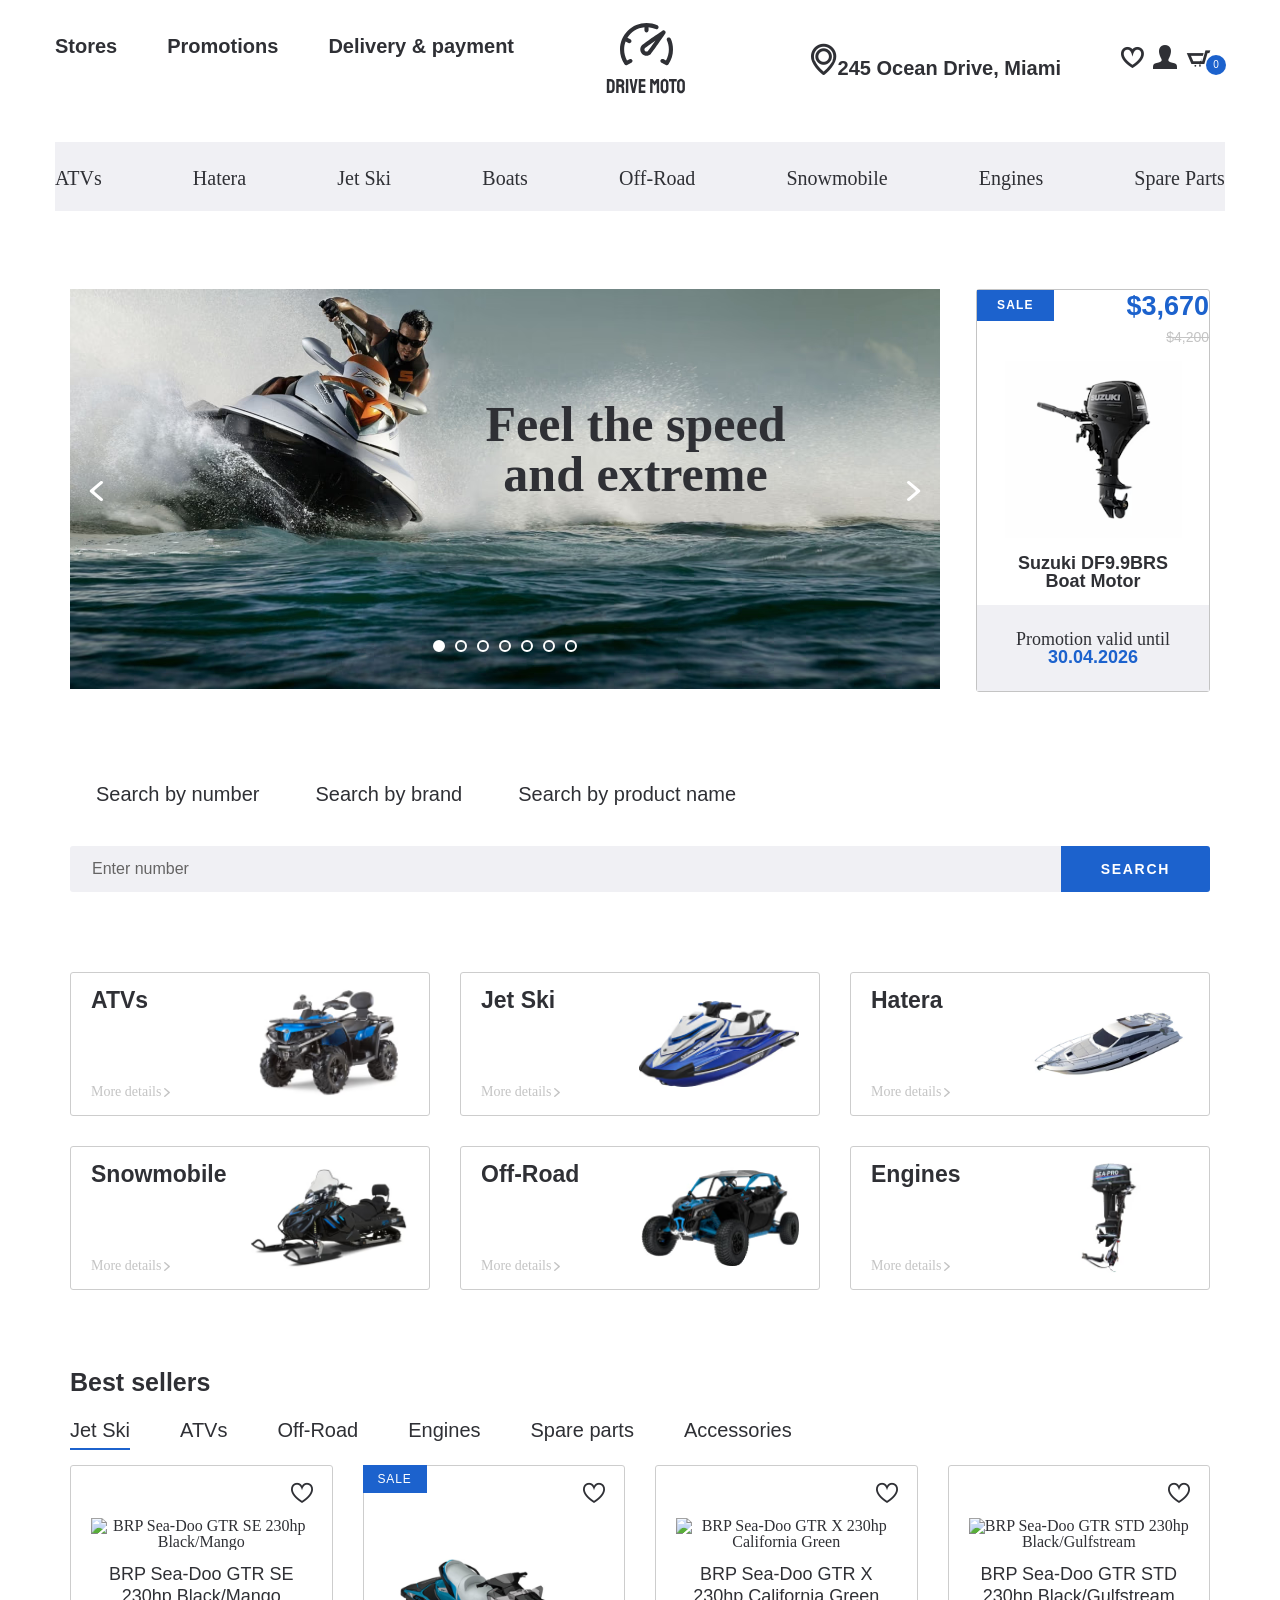
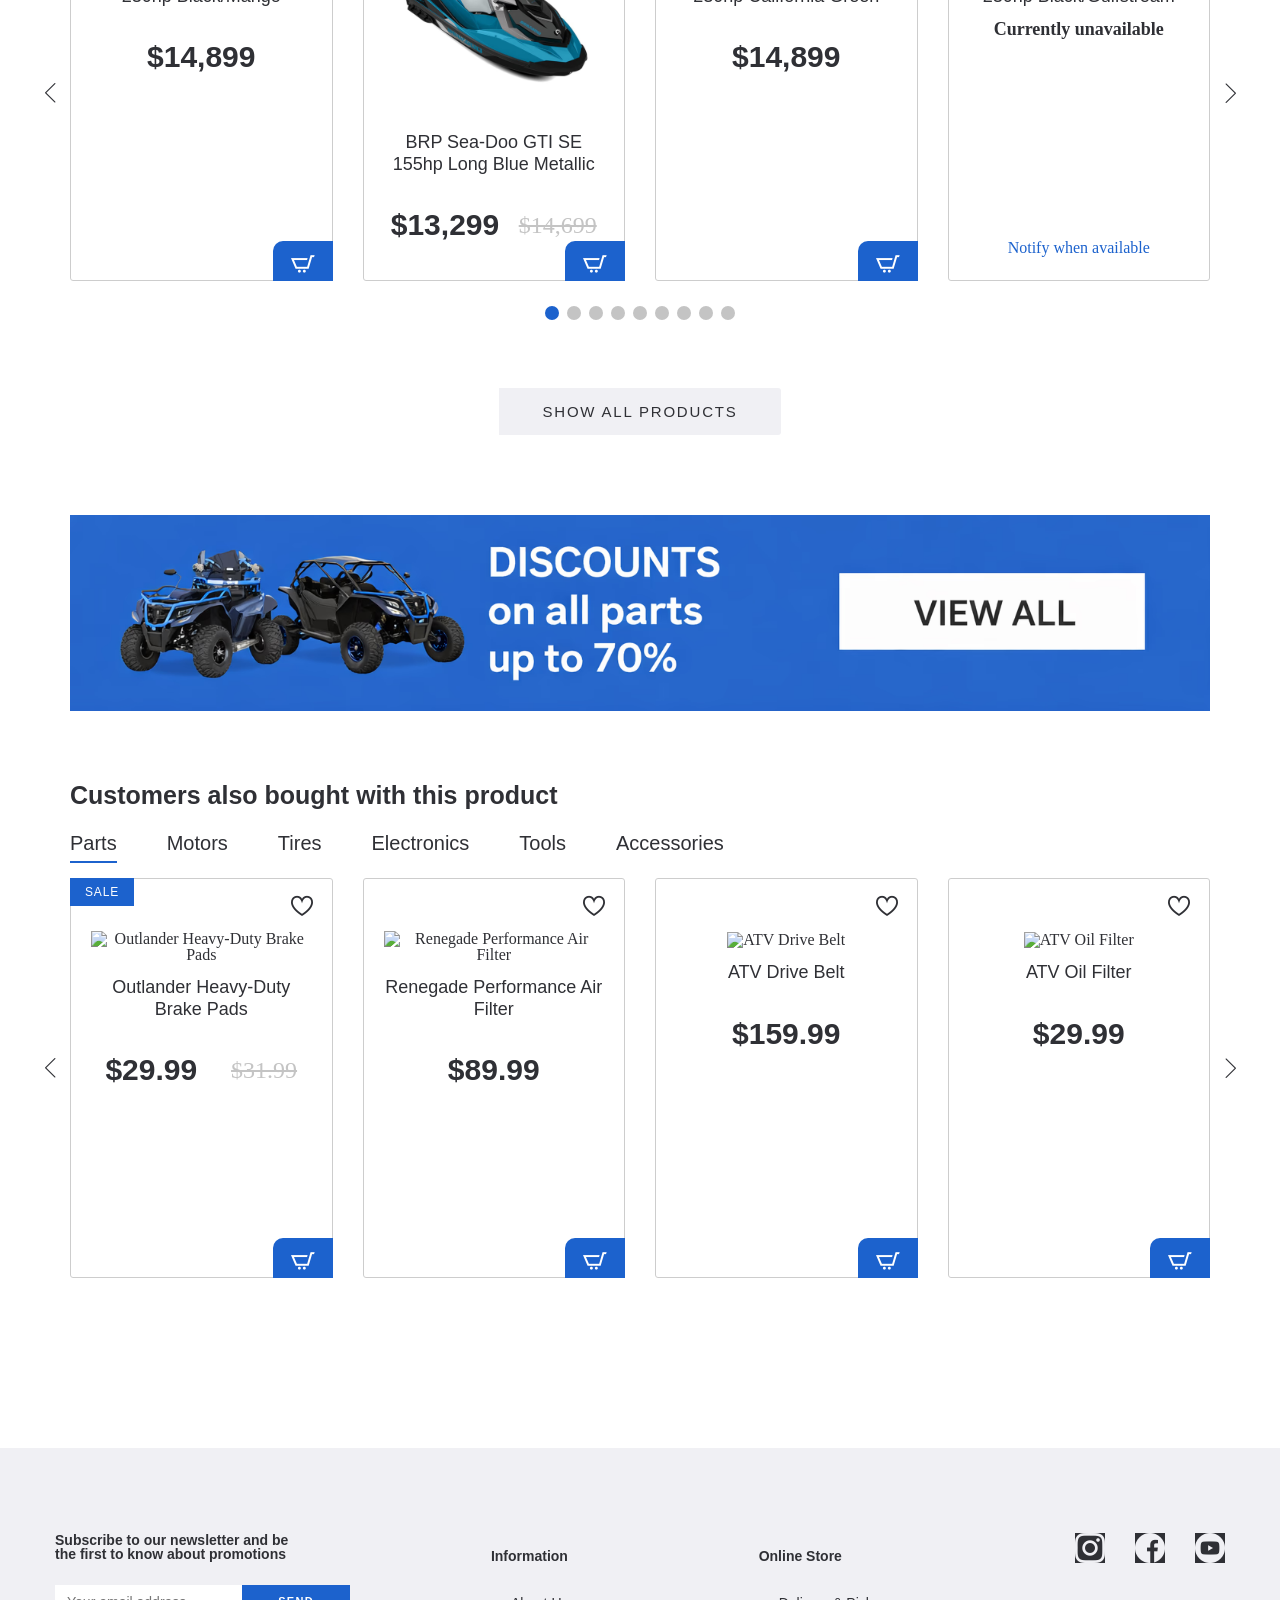
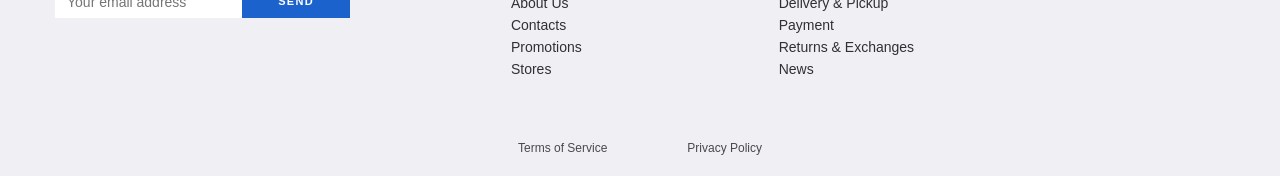
==== index.html @ 2ee3c493 "Updates" ====
<!doctype html>
<html lang="en">
	<head>
		<meta charset="UTF-8">
		<meta name="viewport" content="width=device-width, initial-scale=1.0">
		<meta name="robots" content="index, follow">
		<link rel="canonical" href="https://example.com/catalog.html">
		<link rel="alternate" hreflang="en" href="https://example.com/catalog.html">
		<link rel="preload" href="./assets/fonts/SFProDisplay-Semibold.woff2" as="font" type="font/woff2" crossorigin="anonymous">
		<link rel="preload" href="./assets/fonts/SFProDisplay-Regular.woff2" as="font" type="font/woff2" crossorigin="anonymous">
		<link rel="preload" href="./assets/fonts/SFProDisplay-Medium.woff2" as="font" type="font/woff2" crossorigin="anonymous">
		<link rel="preload" href="./assets/fonts/SFProDisplay-Bold.woff2" as="font" type="font/woff2" crossorigin="anonymous">
		<link rel="shortcut icon" href="./assets/img/favicon.ico">
		<meta name="description" content="Buy jet skis like Sea-Doo GTI and Yamaha WaveRunner. Worldwide delivery, best prices, original parts and accessories.">
		<title>Jet Ski Store - Sea-Doo GTI, Yamaha WaveRunner, accessories</title>
		<script type="module" crossorigin="" src="./js/index.min.js?v=1777529108225"></script>
		<link rel="modulepreload" crossorigin="" href="./js/common.min.js?v=1777529108225">
		<link rel="modulepreload" crossorigin="" href="./js/products.min.js?v=1777529108225">
		<link rel="modulepreload" crossorigin="" href="./js/productson.min.js?v=1777529108225">
		<link rel="modulepreload" crossorigin="" href="./js/renderCard.min.js?v=1777529108225">
		<link rel="modulepreload" crossorigin="" href="./js/products.min2.js?v=1777529108225">
		<link rel="stylesheet" crossorigin="" href="./css/common.min.css?v=1777529108225">
		<link rel="stylesheet" crossorigin="" href="./css/products.min2.css?v=1777529108225">
		<link rel="stylesheet" crossorigin="" href="./css/products.min.css?v=1777529108225">
		<link rel="stylesheet" crossorigin="" href="./css/index.min.css?v=1777529108225">
	</head>
	<body>
		<div class="wrapper">
			<header data-fls-header="" class="header">
				<div class="header__container">
					<div class="header__top">
						<div class="header__top-inner">
							<div class="header__menu menu">
								<button type="button" data-fls-menu="" class="icon-menu" aria-label="Open menu" aria-controls="menu-body" aria-expanded="false">
									<span></span>
								</button>
								<button type="button" data-fls-menu="" class="icon-close" aria-label="Close menu" aria-controls="menu-body" aria-expanded="false"></button>
								<nav class="menu__body" id="menu-body" role="navigation" aria-label="main menu">
									<ul class="menu__list">
										<li class="menu__item-mobile">
											<ul class="user-list__mobile">
												<li class="user-list__item-mobile">
													<button aria-label="Go to Login" aria-haspopup="dialog" aria-expanded="false" class="--icon-user user-list__link-mobile header__user">
														<span>Sign in</span>
													</button>
												</li>
												<li class="user-list__item-mobile">
													<a href="wishlist.html" aria-label="Go to Favorites" class="--icon-fav user-list__link-mobile header__fav">
														<span>Wishlist</span>
													</a>
												</li>
												<li class="user-list__item-mobile">
													<a href="cart.html" aria-label="Go to Cart" class="--icon-cart user-list__link-mobile">
														<span>Cart</span>
													</a>
												</li>
											</ul>
										</li>
										<li class="menu__item">
											<a href="srores.html" class="menu__link">
												<i class="menu__icon --icon-home" aria-hidden="true"></i>
												Stores
											</a>
										</li>
										<li class="menu__item">
											<a href="promotions.html" class="menu__link">
												<i class="menu__icon --icon-%" aria-hidden="true"></i>
												Promotions
											</a>
										</li>
										<li class="menu__item">
											<a href="delivery.html" class="menu__link">
												<i class="menu__icon --icon-delivery" aria-hidden="true"></i>
												Delivery &amp; payment
											</a>
										</li>
									</ul>
									<div class="menu-categories__mob-box">
										<ul class="menu-categories__mob">
											<li class="menu-categories__item-mob">
												<a href="#" class="menu-categories__link--mob">ATVs</a>
											</li>
											<li class="menu-categories__item-mob">
												<a href="#" class="menu-categories__link--mob">Hatera</a>
											</li>
											<li class="menu-categories__item-mob">
												<a href="#" class="menu-categories__link--mob">Jet Ski</a>
											</li>
											<li class="menu-categories__item-mob">
												<a href="#" class="menu-categories__link--mob">Boats</a>
											</li>
											<li class="menu-categories__item-mob">
												<a href="#" class="menu-categories__link--mob">Off-Road</a>
											</li>
											<li class="menu-categories__item-mob">
												<a href="#" class="menu-categories__link--mob">Snowmobile</a>
											</li>
											<li class="menu-categories__item-mob">
												<a href="#" class="menu-categories__link--mob">Engines</a>
											</li>
											<li class="menu-categories__item-mob">
												<a href="#" class="menu-categories__link--mob">Spare Parts</a>
											</li>
										</ul>
										<div class="menu-address"></div>
									</div>
								</nav>
							</div>
							<img class="header__logo" src="./assets/img/logo.svg" alt="logo drive moto">
							<div class="header__box">
								<a data-fls-dynamic=".menu-address, 768" class="header__address --icon-location" target="_blank" rel="noopener noreferrer" href="https://maps.app.goo.gl/hWqDrGEidMVLebUn8" aria-label="245 Ocean Drive, Miami">245 Ocean Drive, Miami</a>
								<div data-fls-actions="" class="actions">
									<ul class="user-list" role="list">
										<li class="user-list__item">
											<a href="wishlist.html" aria-label="Список бажань" class="--icon-fav user-list__link header__fav"></a>
										</li>
										<li class="user-list__item">
											<button type="button" aria-label="Go to Login" aria-haspopup="dialog" aria-expanded="false" class="--icon-user user-list__link header__user"></button>
										</li>
										<li class="user-list__item">
											<a href="cart.html" aria-label="Go to Cart" class="--icon-cart user-list__link header__cart">
												<span class="user-list__count" aria-hidden="true">0</span>
											</a>
										</li>
									</ul>
								</div>
							</div>
						</div>
					</div>
					<div class="header__bottom">
						<nav class="menu-categories__box" aria-label="Product Categories">
							<ul class="menu-categories__mobile">
								<li class="menu__item">
									<a href="srores.html" class="menu__link">Stores</a>
								</li>
								<li class="menu__item">
									<a href="promotions.html" class="menu__link">Promotions</a>
								</li>
								<li class="menu__item">
									<a href="delivery.html" class="menu__link">Delivery &amp; payment</a>
								</li>
							</ul>
							<ul class="menu-categories">
								<li class="menu-categories__item">
									<a href="#" class="menu-categories__link">ATVs</a>
								</li>
								<li class="menu-categories__item">
									<a href="#" class="menu-categories__link">Hatera</a>
								</li>
								<li class="menu-categories__item">
									<a href="catalog.html" class="menu-categories__link">Jet Ski</a>
								</li>
								<li class="menu-categories__item">
									<a href="#" class="menu-categories__link">Boats</a>
								</li>
								<li class="menu-categories__item">
									<a href="#" class="menu-categories__link">Off-Road</a>
								</li>
								<li class="menu-categories__item">
									<a href="#" class="menu-categories__link">Snowmobile</a>
								</li>
								<li class="menu-categories__item">
									<a href="#" class="menu-categories__link">Engines</a>
								</li>
								<li class="menu-categories__item">
									<a href="#" class="menu-categories__link">Spare Parts</a>
								</li>
							</ul>
						</nav>
					</div>
				</div>
			</header>
			<main class="page page--index" id="main-content" itemscope itemtype="https://schema.org/WebPage">
				<div class="page__container">
					<section class="banner-section page-section" aria-label="Featured jet skis and offers">
						<div class="banner-section__container">
							<h1 class="visually-hidden">Feel the speed and extreme</h1>
							<div class="banner-section__inner">
								<div data-fls-slick="" class="banner-section__slider" role="region" aria-roledescription="carousel" aria-label="Jet ski promotions">
									<a href="#" class="banner-section__slider-item" role="group" aria-label="Slide 1">
										<picture>
											<source media="(max-width: 200px)" srcset="./assets/img/banner/banner-1-200.avif" type="image/avif">
											<source media="(max-width: 600px)" srcset="./assets/img/banner/banner-1-600.avif" type="image/avif">
											<source media="(max-width: 800px)" srcset="./assets/img/banner/banner-1-800.avif" type="image/avif">
											<img class="banner-section__image" width="870" height="400" alt="Sea-Doo GTI jet ski on water at high speed" src="./assets/img/banner/banner-1.avif">
										</picture>
										<div class="banner-section__content">
											<h2 class="banner-section__title">Feel the speed and extreme</h2>
										</div>
									</a>
									<a href="#" class="banner-section__slider-item" role="group" aria-label="Slide 2">
										<picture>
											<source media="(max-width: 200px)" srcset="./assets/img/banner/banner-2-200.avif" type="image/avif">
											<source media="(max-width: 600px)" srcset="./assets/img/banner/banner-2-600.avif" type="image/avif">
											<source media="(max-width: 800px)" srcset="./assets/img/banner/banner-2-800.avif" type="image/avif">
											<img class="banner-section__image" width="870" height="400" alt="Yamaha WaveRunner jet ski on the sea" src="./assets/img/banner/banner-2.avif">
										</picture>
										<div class="banner-section__content"></div>
									</a>
									<a href="#" class="banner-section__slider-item" role="group" aria-label="Slide 3">
										<picture>
											<source media="(max-width: 200px)" srcset="./assets/img/banner/banner-3-200.avif" type="image/avif">
											<source media="(max-width: 600px)" srcset="./assets/img/banner/banner-3-600.avif" type="image/avif">
											<source media="(max-width: 800px)" srcset="./assets/img/banner/banner-3-800.avif" type="image/avif">
											<img class="banner-section__image" width="870" height="400" alt="banner image" src="./assets/img/banner/banner-3.avif">
										</picture>
									</a>
									<a href="#" class="banner-section__slider-item" role="group" aria-label="Slide 4">
										<picture>
											<source media="(max-width: 200px)" srcset="./assets/img/banner/banner-4-200.avif" type="image/avif">
											<source media="(max-width: 600px)" srcset="./assets/img/banner/banner-4-600.avif" type="image/avif">
											<source media="(max-width: 800px)" srcset="./assets/img/banner/banner-4-800.avif" type="image/avif">
											<img class="banner-section__image" width="870" height="400" alt="Jet ski riding on ocean waves" src="./assets/img/banner/banner-4.avif">
										</picture>
									</a>
									<a href="#" class="banner-section__slider-item" role="group" aria-label="Slide 5">
										<picture>
											<source media="(max-width: 200px)" srcset="./assets/img/banner/banner-5-200.avif" type="image/avif">
											<source media="(max-width: 600px)" srcset="./assets/img/banner/banner-5-600.avif" type="image/avif">
											<source media="(max-width: 800px)" srcset="./assets/img/banner/banner-5-800.avif" type="image/avif">
											<img class="banner-section__image" width="870" height="400" alt="banner image" src="./assets/img/banner/banner-5.avif">
										</picture>
									</a>
									<a href="#" class="banner-section__slider-item" role="group" aria-label="Slide 6">
										<picture>
											<source media="(max-width: 200px)" srcset="./assets/img/banner/banner-6-200.avif" type="image/avif">
											<source media="(max-width: 600px)" srcset="./assets/img/banner/banner-6-600.avif" type="image/avif">
											<source media="(max-width: 800px)" srcset="./assets/img/banner/banner-6-800.avif" type="image/avif">
											<img class="banner-section__image" width="870" height="400" alt="banner image" src="./assets/img/banner/banner-6.avif">
										</picture>
									</a>
									<a href="#" class="banner-section__slider-item" role="group" aria-label="Slide 7">
										<picture>
											<source media="(max-width: 200px)" srcset="./assets/img/banner/banner-7-200.avif" type="image/avif">
											<source media="(max-width: 600px)" srcset="./assets/img/banner/banner-7-600.avif" type="image/avif">
											<source media="(max-width: 800px)" srcset="./assets/img/banner/banner-7-800.avif" type="image/avif">
											<img class="banner-section__image" width="870" height="400" alt="Jet ski riding" src="./assets/img/banner/banner-7.avif">
										</picture>
									</a>
								</div>
							</div>
							<a class="banner-section__item sale-item" href="#">
								<div class="sale-item__top">
									<p class="sale-item__info">Sale</p>
									<div class="sale-item__price">
										<ins class="price sale-item__price-new">$3,670</ins>
										<del class="price sale-item__price-old">$4,200</del>
									</div>
								</div>
								<picture>
									<img class="sale-item__img" width="177" height="125" alt="Suzuki DF9.9BRS Boat Motor" src="./assets/img/products/engines/df9-9brs.avif">
								</picture>
								<h5 class="sale-item__title">
									Suzuki DF9.9BRS
									<br>
									Boat Motor
								</h5>
								<p class="sale-item__footer">
									Promotion valid until
									<time datetime="2026-04-30">
										<span>30.04.2026</span>
									</time>
								</p>
							</a>
						</div>
					</section>
					<section class="search page-section">
						<div class="search__container">
							<div class="search__inner">
								<h2 class="visually-hidden">Search</h2>
								<form class="search__form" role="search" aria-label="Search jet skis by number, brand or name">
									<div data-fls-tabs="" class="search__tabs">
										<nav data-simplebar="" data-fls-tabs-titles="" class="search__tabs-nav" aria-label="Search options">
											<button type="button" class="search__tabs-item --tab-active" data-type="number" data-placeholder="Enter number">Search by number</button>
											<button type="button" class="search__tabs-item" data-type="brand" data-placeholder="Enter brand">Search by brand</button>
											<button type="button" class="search__tabs-item" data-type="product" data-placeholder="Enter product name">Search by product name</button>
										</nav>
										<div data-fls-tabs-body="" hidden></div>
									</div>
									<div class="search__content">
										<label for="search-input" class="visually-hidden">Search</label>
										<input id="search-input" class="search__content-input" type="search" placeholder="Enter number" autocomplete="off" aria-required="true">
										<span class="search__content-icon --icon-search"></span>
										<button data-fls-button="" class="button search__content-btn" type="submit">Search</button>
									</div>
									<p class="search__error" role="alert" aria-live="polite" hidden></p>
								</form>
							</div>
						</div>
					</section>
					<section class="categories page-section">
						<div class="categories__container">
							<h2 id="categories-title" class="visually-hidden">Categories</h2>
							<div class="categories__inner">
								<ul class="categories__list">
									<li class="categories__item">
										<a href="#" class="categories__item-link" aria-label="Browse ATVs category">
											<div class="categories__item-info">
												<h2 class="categories__item-title">ATVs</h2>
												<span class="categories__item-text --icon-arrow-forward">More details</span>
											</div>
											<picture>
												<img alt="Jet ski on water including Sea-Doo GTI models" width="160" height="110" loading="lazy" class="categories__item-img" src="./assets/img/categories/categories-1.avif">
											</picture>
										</a>
									</li>
									<li class="categories__item">
										<a href="catalog.html" class="categories__item-link" aria-label="Browse jet skis including Sea-Doo GTI">
											<div class="categories__item-info">
												<h2 class="categories__item-title">Jet Ski</h2>
												<span class="categories__item-text --icon-arrow-forward">More details</span>
											</div>
											<picture>
												<img alt="All-terrain vehicle ATV for off-road driving" width="160" height="110" loading="lazy" class="categories__item-img" src="./assets/img/categories/categories-2.avif">
											</picture>
										</a>
									</li>
									<li class="categories__item">
										<a href="#" class="categories__item-link" aria-label="Browse Hatera category">
											<div class="categories__item-info">
												<h2 class="categories__item-title">Hatera</h2>
												<span class="categories__item-text --icon-arrow-forward">More details</span>
											</div>
											<picture>
												<source media="(max-width: 200px)" srcset="./assets/img/categories/categories-3-200.avif" type="image/avif">
												<img alt="Hatera" width="160" height="110" loading="lazy" class="categories__item-img" src="./assets/img/categories/categories-3.avif">
											</picture>
										</a>
									</li>
									<li class="categories__item">
										<a href="#" class="categories__item-link" aria-label="Browse Snowmobile category">
											<div class="categories__item-info">
												<h2 class="categories__item-title">Snowmobile</h2>
												<span class="categories__item-text --icon-arrow-forward">More details</span>
											</div>
											<picture>
												<img alt="Snowmobile" width="160" height="110" loading="lazy" class="categories__item-img" src="./assets/img/categories/categories-4.avif">
											</picture>
										</a>
									</li>
									<li class="categories__item">
										<a href="#" class="categories__item-link" aria-label="Browse Off-Road category">
											<div class="categories__item-info">
												<h2 class="categories__item-title">Off-Road</h2>
												<span class="categories__item-text --icon-arrow-forward">More details</span>
											</div>
											<picture>
												<img alt="Off-Road" width="160" height="110" loading="lazy" class="categories__item-img" src="./assets/img/categories/categories-5.avif">
											</picture>
										</a>
									</li>
									<li class="categories__item">
										<a href="#" class="categories__item-link" aria-label="Browse Engines category">
											<div class="categories__item-info">
												<h2 class="categories__item-title">Engines</h2>
												<span class="categories__item-text --icon-arrow-forward">More details</span>
											</div>
											<picture>
												<img alt="Engines" width="160" height="110" loading="lazy" class="categories__item-img" src="./assets/img/categories/categories-6.avif">
											</picture>
										</a>
									</li>
								</ul>
							</div>
						</div>
					</section>
					<section class="products page-section" aria-labelledby="products-title">
						<div class="products__container">
							<div class="products__inner">
								<h2 id="products-title" class="products__title">Best sellers</h2>
								<div data-fls-tabs="" class="tabs">
									<nav data-fls-tabs-titles="" class="tabs__navigation products-nav" role="tablist" aria-label="Product categories">
										<button type="button" class="tabs__title --tab-active" data-products-tab="jetski" role="tab" aria-selected="true" aria-controls="panel-jetski" id="tab-jetski">Jet Ski</button>
										<button type="button" class="tabs__title" data-products-tab="atv" role="tab" aria-selected="false" aria-controls="panel-atv" id="tab-atv">ATVs</button>
										<button type="button" class="tabs__title" data-products-tab="offroad" role="tab" aria-selected="false" aria-controls="panel-offroad" id="tab-offroad">Off-Road</button>
										<button type="button" class="tabs__title" data-products-tab="engines" role="tab" aria-selected="false" aria-controls="panel-engines" id="tab-engines">Engines</button>
										<button type="button" class="tabs__title" data-products-tab="spare-parts" role="tab" aria-selected="false" aria-controls="panel-parts" id="tab-parts">Spare parts</button>
										<button type="button" class="tabs__title" data-products-tab="accessories" role="tab" aria-selected="false" aria-controls="panel-accessories" id="tab-accessories">Accessories</button>
									</nav>
									<div data-fls-tabs-body="" class="tabs__content products__content">
										<div class="tabs__body" role="tabpanel" id="panel-jetski" aria-labelledby="tab-jetski">
											<div data-fls-slider="" class="product__slider swiper">
												<div class="swiper-wrapper" data-products-category="jetski"></div>
												<div class="swiper-pagination"></div>
											</div>
										</div>
										<div class="tabs__body" role="tabpanel" id="panel-atv" aria-labelledby="tab-atv">
											<div data-fls-slider="" class="product__slider swiper">
												<div class="swiper-wrapper" data-products-category="atv"></div>
												<div class="swiper-pagination"></div>
											</div>
										</div>
										<div class="tabs__body" role="tabpanel" id="panel-offroad" aria-labelledby="tab-offroad">
											<div data-fls-slider="" class="product__slider swiper">
												<div class="swiper-wrapper" data-products-category="offroad"></div>
												<div class="swiper-pagination"></div>
											</div>
										</div>
										<div class="tabs__body" role="tabpanel" id="panel-engines" aria-labelledby="tab-engines">
											<div data-fls-slider="" class="product__slider swiper">
												<div class="swiper-wrapper" data-products-category="engines"></div>
												<div class="swiper-pagination"></div>
											</div>
										</div>
										<div class="tabs__body" role="tabpanel" id="panel-parts" aria-labelledby="tab-parts">
											<div data-fls-slider="" class="product__slider swiper">
												<div class="swiper-wrapper" data-products-category="spare-parts"></div>
												<div class="swiper-pagination"></div>
											</div>
										</div>
										<div class="tabs__body" role="tabpanel" id="panel-accessories" aria-labelledby="tab-accessories">
											<div data-fls-slider="" class="product__slider swiper">
												<div class="swiper-wrapper" data-products-category="accessories"></div>
												<div class="swiper-pagination"></div>
											</div>
										</div>
									</div>
								</div>
								<div class="products__nav">
									<button type="button" class="products__slider-btn swiper-button-prev --icon-arrow-left" aria-label="Previous products"></button>
									<button type="button" class="products__slider-btn swiper-button-next --icon-arrow-left" aria-label="Next products"></button>
								</div>
								<div class="products__more">
									<a href="/catalog" class="products__more-link button">Show all products</a>
								</div>
							</div>
						</div>
					</section>
					<div data-fls-banner="" class="banner">
						<div class="banner__container">
							<a href="#" class="banner__link" aria-label="Promotional banner">
								<picture>
									<source media="(max-width: 200px)" srcset="./assets/img/banner/banner-200.avif" type="image/avif">
									<source media="(max-width: 600px)" srcset="./assets/img/banner/banner-600.avif" type="image/avif">
									<source media="(max-width: 800px)" srcset="./assets/img/banner/banner-800.avif" type="image/avif">
									<source media="(max-width: 1200px)" srcset="./assets/img/banner/banner-1200.avif" type="image/avif">
									<img alt="Jet ski and marine equipment promotion banner" loading="lazy" src="./assets/img/banner/banner.avif">
								</picture>
							</a>
						</div>
					</div>
					<section class="products page-section">
						<div class="products__container">
							<div class="products__inner">
								<h2 class="products__title">Customers also bought with this product</h2>
								<div data-fls-tabs="" class="tabs">
									<nav data-fls-tabs-titles="" class="tabs__navigation" role="tablist" aria-label="Related products categories">
										<button type="button" class="tabs__title --tab-active" data-products-tab="parts" role="tab" aria-selected="true" aria-controls="panel-parts" id="tab-parts">Parts</button>
										<button type="button" class="tabs__title" data-products-tab="motors" role="tab" aria-selected="false" aria-controls="panel-motors" id="tab-motors">Motors</button>
										<button type="button" class="tabs__title" data-products-tab="tires" role="tab" aria-selected="false" aria-controls="panel-tires" id="tab-tires">Tires</button>
										<button type="button" class="tabs__title" data-products-tab="electronics" role="tab" aria-selected="false" aria-controls="panel-electronics" id="tab-electronics">Electronics</button>
										<button type="button" class="tabs__title" data-products-tab="tools" role="tab" aria-selected="false" aria-controls="panel-tools" id="tab-tools">Tools</button>
										<button type="button" class="tabs__title" data-products-tab="accessories" role="tab" aria-selected="false" aria-controls="panel-accessories" id="tab-accessories">Accessories</button>
									</nav>
									<div data-fls-tabs-body="" class="tabs__content products__content">
										<!-- Parts -->
										<div class="tabs__body" role="tabpanel" id="panel-parts" aria-labelledby="tab-parts">
											<div data-fls-slider="" class="product__slider swiper">
												<div class="swiper-wrapper" data-products-category="parts">
													<div class="swiper-slide">Part 1</div>
													<div class="swiper-slide">Part 2</div>
												</div>
												<div class="swiper-pagination"></div>
											</div>
										</div>
										<!-- Motors -->
										<div class="tabs__body" role="tabpanel" id="panel-motors" aria-labelledby="tab-motors" hidden>
											<div data-fls-slider="" class="product__slider swiper">
												<div class="swiper-wrapper" data-products-category="motors">
													<div class="swiper-slide">Motor 1</div>
													<div class="swiper-slide">Motor 2</div>
												</div>
												<div class="swiper-pagination"></div>
											</div>
										</div>
										<!-- Tires -->
										<div class="tabs__body" role="tabpanel" id="panel-tires" aria-labelledby="tab-tires" hidden>
											<div data-fls-slider="" class="product__slider swiper">
												<div class="swiper-wrapper" data-products-category="tires">
													<div class="swiper-slide">Tire 1</div>
													<div class="swiper-slide">Tire 2</div>
												</div>
												<div class="swiper-pagination"></div>
											</div>
										</div>
										<!-- Electronics -->
										<div class="tabs__body" role="tabpanel" id="panel-electronics" aria-labelledby="tab-electronics" hidden>
											<div data-fls-slider="" class="product__slider swiper">
												<div class="swiper-wrapper" data-products-category="electronics">
													<div class="swiper-slide">Electronics 1</div>
													<div class="swiper-slide">Electronics 2</div>
												</div>
												<div class="swiper-pagination"></div>
											</div>
										</div>
										<!-- Tools -->
										<div class="tabs__body" role="tabpanel" id="panel-tools" aria-labelledby="tab-tools" hidden>
											<div data-fls-slider="" class="product__slider swiper">
												<div class="swiper-wrapper" data-products-category="tools">
													<div class="swiper-slide">Tool 1</div>
													<div class="swiper-slide">Tool 2</div>
												</div>
												<div class="swiper-pagination"></div>
											</div>
										</div>
										<!-- Accessories -->
										<div class="tabs__body" role="tabpanel" id="panel-accessories" aria-labelledby="tab-accessories" hidden>
											<div data-fls-slider="" class="product__slider swiper">
												<div class="swiper-wrapper" data-products-category="accessories">
													<div class="swiper-slide">Accessory 1</div>
													<div class="swiper-slide">Accessory 2</div>
												</div>
												<div class="swiper-pagination"></div>
											</div>
										</div>
									</div>
								</div>
								<div class="products__nav">
									<button type="button" class="products__slider-btn swiper-button-prev --icon-arrow-left" aria-label="Previous slide"></button>
									<button type="button" class="products__slider-btn swiper-button-next --icon-arrow-left" aria-label="Next slide"></button>
								</div>
							</div>
						</div>
					</section>
				</div>
			</main>
			<footer data-fls-footer="" class="footer">
				<div class="footer__container">
					<div class="footer__top">
						<div class="footer__top-inner">
							<div class="footer__top-item footer__top-newsletter">
								<div class="footer__top-title">
									<h4>
										Subscribe to our newsletter and be the first to know about
              promotions
									</h4>
								</div>
								<form action="/subscribe" method="post" class="footer-form footer__form js-validate-form">
									<div class="form-field">
										<label for="email" class="visually-hidden">Email address</label>
										<input type="email" id="email" name="email" placeholder="Your email address" class="form-field__input" required>
									</div>
									<button data-fls-button="" type="submit" class="button footer-form__btn">Send</button>
								</form>
							</div>
							<div data-fls-spollers="540" class="footer__top-item footer__top-menu spollers">
								<details class="spollers__item">
									<summary class="footer__top-title spollers__title">
										<span>Information</span>
									</summary>
									<div class="spollers__body">
										<ul class="footer-list">
											<li class="footer-list__item">
												<a class="footer-list__link" href="#">About Us</a>
											</li>
											<li class="footer-list__item">
												<a class="footer-list__link" href="#">Contacts</a>
											</li>
											<li class="footer-list__item">
												<a class="footer-list__link" href="#">Promotions</a>
											</li>
											<li class="footer-list__item">
												<a class="footer-list__link" href="#">Stores</a>
											</li>
										</ul>
									</div>
								</details>
							</div>
							<div data-fls-spollers="540" class="footer__top-item footer__top-menu spollers">
								<details class="spollers__item">
									<summary class="footer__top-title spollers__title">
										<span>Online Store</span>
									</summary>
									<div class="spollers__body">
										<ul class="footer-list">
											<li>
												<a class="footer-list__link" href="#">Delivery & Pickup</a>
											</li>
											<li>
												<a class="footer-list__link" href="#">Payment</a>
											</li>
											<li>
												<a class="footer-list__link" href="#">Returns & Exchanges</a>
											</li>
											<li>
												<a class="footer-list__link" href="#">News</a>
											</li>
										</ul>
									</div>
								</details>
							</div>
							<div class="footer__top-item footer__top-item--social">
								<ul class="footer-list footer-list__social">
									<li class="footer-list__item--social --icon-instagram">
										<a href="#"></a>
									</li>
									<li class="footer-list__item--social --icon-facebook">
										<a href="#"></a>
									</li>
									<li class="footer-list__item--social --icon-youtube">
										<a href="#"></a>
									</li>
								</ul>
							</div>
						</div>
					</div>
					<div class="footer__bottom">
						<a class="footer__bottom-link" href="#">Terms of Service</a>
						<a class="footer__bottom-link" href="#">Privacy Policy</a>
					</div>
				</div>
			</footer>
		</div>
	</body>
</html>
---- css/common.min.css ----
[data-simplebar]{align-content:flex-start;align-items:flex-start;flex-direction:column;flex-wrap:wrap;justify-content:flex-start;position:relative}.simplebar-wrapper{height:inherit;max-height:inherit;max-width:inherit;overflow:hidden;width:inherit}.simplebar-mask{direction:inherit;height:auto!important;overflow:hidden;width:auto!important;z-index:0}.simplebar-mask,.simplebar-offset{bottom:0;left:0;margin:0;padding:0;position:absolute;right:0;top:0}.simplebar-offset{box-sizing:inherit!important;direction:inherit!important;resize:none!important;-webkit-overflow-scrolling:touch}.simplebar-content-wrapper{box-sizing:border-box!important;direction:inherit;display:block;height:100%;max-height:100%;max-width:100%;overflow:auto;position:relative;scrollbar-width:none;width:auto;-ms-overflow-style:none}.simplebar-content-wrapper::-webkit-scrollbar,.simplebar-hide-scrollbar::-webkit-scrollbar{display:none;height:0;width:0}.simplebar-content:after,.simplebar-content:before{content:" ";display:table}.simplebar-placeholder{max-height:100%;max-width:100%;pointer-events:none;width:100%}.simplebar-height-auto-observer-wrapper{box-sizing:inherit!important;flex-basis:0;flex-grow:inherit;flex-shrink:0;float:left;height:100%;margin:0;max-height:.0625rem;max-width:.0625rem;overflow:hidden;padding:0;pointer-events:none;position:relative;width:100%;z-index:-1}.simplebar-height-auto-observer{box-sizing:inherit;display:block;height:1000%;left:0;min-height:.0625rem;min-width:.0625rem;opacity:0;top:0;width:1000%;z-index:-1}.simplebar-height-auto-observer,.simplebar-track{overflow:hidden;pointer-events:none;position:absolute}.simplebar-track{bottom:0;right:0;z-index:1}[data-simplebar].simplebar-dragging,[data-simplebar].simplebar-dragging .simplebar-content{pointer-events:none;-webkit-touch-callout:none;-webkit-user-select:none;-khtml-user-select:none;-moz-user-select:none;-ms-user-select:none;user-select:none}[data-simplebar].simplebar-dragging .simplebar-track{pointer-events:all}.simplebar-scrollbar{left:0;min-height:.625rem;position:absolute;right:0}.simplebar-scrollbar:before{background:#000;border-radius:.4375rem;content:"";opacity:0;position:absolute;transition:opacity .2s linear .5s}.simplebar-scrollbar.simplebar-visible:before{opacity:.5;transition-delay:0s;transition-duration:0s}.simplebar-track.simplebar-vertical{top:0;width:.6875rem}.simplebar-scrollbar:before{bottom:.125rem;left:.125rem;right:.125rem;top:.125rem}.simplebar-track.simplebar-horizontal{height:.6875rem;left:0}.simplebar-track.simplebar-horizontal .simplebar-scrollbar{bottom:0;left:0;min-height:0;min-width:.625rem;right:auto;top:0;width:auto}[data-simplebar-direction=rtl] .simplebar-track.simplebar-vertical{left:0;right:auto}.simplebar-dummy-scrollbar-size{direction:rtl;height:31.25rem;opacity:0;overflow-x:scroll;overflow-y:hidden;position:fixed;visibility:hidden;width:31.25rem;-ms-overflow-style:scrollbar!important}.simplebar-dummy-scrollbar-size>div{height:200%;margin:.625rem 0;width:200%}.simplebar-hide-scrollbar{left:0;overflow-y:scroll;position:fixed;scrollbar-width:none;visibility:hidden;-ms-overflow-style:none}
---- css/products.min2.css ----
*{border:0;margin:0;padding:0}*,:after,:before{box-sizing:border-box}:after,:before{display:inline-block}body,html{height:100%}body{line-height:1;scrollbar-gutter:stable;-ms-text-size-adjust:100%;-moz-text-size-adjust:100%;-webkit-text-size-adjust:100%;-webkit-font-smoothing:antialiased;-moz-osx-font-smoothing:grayscale}button,input,textarea{background-color:transparent;color:inherit;font-family:inherit;font-size:inherit;line-height:inherit}input,textarea{width:100%}label{display:inline-block}button,option,select{cursor:pointer}a{color:inherit;display:inline-block;text-decoration:none}ul li{list-style:none}img{height:auto;max-width:100%;vertical-align:middle}h1,h2,h3,h4,h5,h6{font-size:inherit;font-weight:inherit}address{font-style:normal}@font-face{font-display:swap;font-family:SFProDisplay;font-style:normal;font-weight:600;src:url(../assets/fonts/SFProDisplay-Semibold.woff2) format("woff2")}@font-face{font-display:swap;font-family:SFProDisplay;font-style:normal;font-weight:400;src:url(../assets/fonts/SFProDisplay-Regular.woff2) format("woff2")}@font-face{font-display:swap;font-family:SFProDisplay;font-style:normal;font-weight:500;src:url(../assets/fonts/SFProDisplay-Medium.woff2) format("woff2")}@font-face{font-display:swap;font-family:SFProDisplay;font-style:normal;font-weight:700;src:url(../assets/fonts/SFProDisplay-Bold.woff2) format("woff2")}@font-face{font-display:swap;font-family:iconfont;src:url(../assets/fonts/iconfont.woff2?3f927ac0275a1c8f0a61aad3ea0d56ec) format("woff2")}[class*="--icon-"]:before{font-family:iconfont}[class*="--icon-youtube"]:before{content:"\f101"}[class*="--icon-user"]:before{content:"\f102"}[class*="--icon-sort"]:before{content:"\f103"}[class*="--icon-sort-2"]:before{content:"\f104"}[class*="--icon-sort-1"]:before{content:"\f105"}[class*="--icon-search"]:before{content:"\f106"}[class*="--icon-s-tvitter"]:before{content:"\f107"}[class*="--icon-Rectangle 39"]:before{content:"\f108"}[class*="--icon-Rectangle 39.3"]:before{content:"\f109"}[class*="--icon-Rectangle 39.3 (Stroke)"]:before{content:"\f10a"}[class*="--icon-Rectangle 39.2"]:before{content:"\f10b"}[class*="--icon-Rectangle 39.2 (Stroke)"]:before{content:"\f10c"}[class*="--icon-Rectangle 39.1"]:before{content:"\f10d"}[class*="--icon-Rectangle 39.1 (Stroke)"]:before{content:"\f10e"}[class*="--icon-Rectangle 39 (Stroke)"]:before{content:"\f10f"}[class*="--icon-Rectangle 38 (Stroke)"]:before{content:"\f110"}[class*="--icon-rate"]:before{content:"\f111"}[class*="--icon-question-mark"]:before{content:"\f112"}[class*="--icon-menu"]:before{content:"\f113"}[class*="--icon-location"]:before{content:"\f114"}[class*="--icon-instagram"]:before{content:"\f115"}[class*="--icon-home"]:before{content:"\f116"}[class*="--icon-fav"]:before{content:"\f117"}[class*="--icon-fav-fool"]:before{content:"\f118"}[class*="--icon-facebook"]:before{content:"\f119"}[class*="--icon-delivery"]:before{content:"\f11a"}[class*="--icon-checkbox"]:before{content:"\f11b"}[class*="--icon-check"]:before{content:"\f11c"}[class*="--icon-cart"]:before{content:"\f11d"}[class*="--icon-arrow-right"]:before{content:"\f11e"}[class*="--icon-arrow-left"]:before{content:"\f11f"}[class*="--icon-arrow-forward"]:before{content:"\f120"}[class*="--icon-arrow-down"]:before{content:"\f121"}[class*="--icon-arrow-back"]:before{content:"\f122"}[class*="--icon-%"]:before{content:"\f123"}:root{--font-family:"SF Pro Display",sans-serif;--second-family:"Barlow",sans-serif;--third-family:"Proxima Nova",sans-serif;--font3:"Staatliches",sans-serif;--primary:#2f3035;--accent:#1c62cd;--secondary:#f0f0f4;--light-gray:#c4c4c4;--white:#fff;--hover:#3a7be0;--active:#154a99;--input:#656464;--border:#cdcdcd;--link:#48494d}body{color:#2f3035;font-family:SF Pro Display Regular;font-size:1rem;font-style:normal;font-weight:400;min-width:20rem}[data-fls-scrolllock] body{overflow:hidden;overscroll-behavior:none;touch-action:none}.wrapper{display:flex;flex-direction:column;min-height:100%;overflow:clip}.wrapper>main{flex:1 1 auto}.wrapper>*{min-width:0}[class*=__container]{margin:0 auto;max-width:75rem;padding-left:.9375rem;padding-right:.9375rem}.visually-hidden{height:.0625rem;margin:-.0625rem;overflow:hidden;padding:0;position:absolute;width:.0625rem;clip:rect(0,0,0,0);border:0;white-space:nowrap}.tabs__navigation{display:flex;flex-wrap:wrap;gap:.625rem 0;justify-content:flex-start}.tabs__title{font-family:var(--font-family);font-size:1.25rem;font-weight:400;position:relative;text-align:center;transition:color .2s ease,opacity .2s ease}.tabs__title:active{color:var(--active);opacity:.85;transition-duration:.05s}.tabs__title:focus-visible{border-radius:.125rem;color:var(--hover);outline:.125rem dashed var(--accent);outline-offset:.1875rem}.tabs__title--filter:not(:last-child){margin-right:0}.tabs__title.--tab-active:before{background-color:var(--accent);content:"";height:.125rem;left:0;position:absolute;width:100%}.tabs__content{padding:1.5625rem 0}[data-fls-spollers] summary{list-style:none}[data-fls-spollers] summary::-webkit-details-marker,[data-fls-spollers] summary::marker{display:none}.spollers{display:grid;gap:.9375rem;padding-bottom:.625rem;padding-top:3rem}.spollers__item{font-size:1.25rem}.spollers__title{color:var(--primary);cursor:default;font-family:var(--font-family);font-size:1rem;font-weight:600;list-style:none;position:relative;text-align:left;transition:color .2s ease,opacity .2s ease;width:auto}.spollers__title:active{color:var(--active);opacity:.85;transition-duration:.05s}.spollers__title:focus-visible{border-radius:.125rem;color:var(--hover);outline:.125rem dashed var(--accent);outline-offset:.1875rem}.spollers__title:focus-visible{outline-offset:-.0625rem}.spollers__title::-webkit-details-marker,.spollers__title::marker{display:none}.--spoller-init .spollers__title{cursor:pointer}.--spoller-init .spollers__title:after,.--spoller-init .spollers__title:before{background-color:var(--input);content:"";height:.125rem;position:absolute;right:.625rem;top:50%;transition:transform .5s ease 0s;width:.625rem}.--spoller-init .spollers__title:before{transform:translate(-75%,-50%) rotate(40deg)}.--spoller-init .spollers__title:after{transform:translateY(-50%) rotate(-40deg)}.--spoller-init .spollers__title.--spoller-active:before{transform:translateX(-75%) rotate(-40deg)}.--spoller-init .spollers__title.--spoller-active:after{transform:rotate(40deg)}.spollers__body{color:var(--primary);font-family:var(--font-family);font-size:.875rem;font-weight:400;padding:1.25rem}.menu .menu__list{align-items:center;display:flex;gap:3.125rem;justify-content:space-between}.menu__item{display:inline-block;font-size:1.25rem}.menu__item-mobile,.menu__item:before{display:none}.menu .user-list__mobile{align-items:flex-start;display:flex;flex-direction:column;gap:2.25rem 1.25rem}.menu .user-list__item-mobile{border-bottom:.0625rem solid rgba(0,0,0,.1);width:100vw}.menu .user-list__link-mobile{transition:color .2s ease,opacity .3s ease,transform .15s ease}.menu .user-list__link-mobile:active{color:var(--active);opacity:.85;transform:translateY(0) scale(.94);transition-duration:.05s}.menu .user-list__link-mobile:focus-visible{color:var(--hover);outline:.125rem dashed var(--accent);outline-offset:.25rem}.menu .user-list__link-mobile span{margin-left:1.4375rem}.menu__link{bottom:0;left:0;position:relative;transition:color .5s;transition:color .2s ease,opacity .2s ease}.menu__link:active{color:var(--active);opacity:.85;transition-duration:.05s}.menu__link:focus-visible{border-radius:.125rem;color:var(--hover);outline:.125rem dashed var(--accent);outline-offset:.1875rem}.menu__link--active{color:var(--accent);pointer-events:none}.menu__link--active:after{width:100%}.menu__icon{font-style:normal}.icon-close,.icon-menu,.menu__icon{display:none}.menu-categories__link{transition:color .25s ease}.menu-categories__link:after{background-color:var(--accent);bottom:-.125rem;content:"";height:.1875rem;left:50%;position:absolute;transform:translateX(-50%);transition:width .25s ease;width:0}.menu-categories__link:active{color:var(--active);opacity:.85;transition-duration:.05s}.menu-categories__link:focus-visible{color:var(--hover);outline:.125rem dashed var(--accent);outline-offset:.25rem}.menu-categories__link:focus-visible:after{width:100%}.menu-categories__link--mobile{transition:color .25s ease}.menu-categories__link--mobile:after{background-color:var(--accent);bottom:-.125rem;content:"";height:.1875rem;left:50%;position:absolute;transform:translateX(-50%);transition:width .25s ease;width:0}.menu-categories__link--mobile:active{color:var(--active);opacity:.85;transition-duration:.05s}.menu-categories__link--mobile:focus-visible{color:var(--hover);outline:.125rem dashed var(--accent);outline-offset:.25rem}.menu-categories__link--mobile:focus-visible:after{width:100%}.menu-address{margin-top:1.875rem}.menu-categories__link--mob{transition:color .2s ease,opacity .2s ease}.menu-categories__link--mob:active{color:var(--active);opacity:.85;transition-duration:.05s}.menu-categories__link--mob:focus-visible{border-radius:.125rem;color:var(--hover);outline:.125rem dashed var(--accent);outline-offset:.1875rem}.header__top{margin-bottom:1.25rem}.header__link-logo{transition:color .2s ease,opacity .2s ease}.header__link-logo:active{color:var(--active);opacity:.85;transition-duration:.05s}.header__link-logo:focus-visible{border-radius:.125rem;color:var(--hover);outline:.125rem dashed var(--accent);outline-offset:.1875rem}.header__top-inner{align-items:center;color:var(--primary);display:flex;font-family:var(--font-family);font-size:1.25rem;font-weight:700;justify-content:space-between;min-height:7.625rem;position:relative}.header__box{display:flex;font-size:1.25rem;margin-right:.9375rem}.header__address{font-family:var(--font-family);font-size:1.25rem;font-weight:700;margin-right:3.75rem;padding-left:1.875rem;transition:color .2s ease,opacity .2s ease}.header__address:active{color:var(--active);opacity:.85;transition-duration:.05s}.header__address:focus-visible{border-radius:.125rem;color:var(--hover);outline:.125rem dashed var(--accent);outline-offset:.1875rem}.header__address:before{font-size:1.875rem}.menu-categories__box{background-color:var(--secondary);min-height:3.3125rem}.menu-categories__mobile{display:none;z-index:2}.menu-categories{color:var(--primary);display:flex;font-size:1.25rem;font-weight:400;justify-content:space-between;padding:.625rem 0;text-transform:capitalize;white-space:nowrap}.menu-categories__mob{display:none}.menu-categories__link{left:50%;padding:.9375rem 0 .875rem;position:relative;top:50%;transform:translate(-50%,-50%);transition:all .25s ease}.menu-categories__link:before{background-color:var(--accent);bottom:0;bottom:-.125rem;content:"";height:.1875rem;left:50%;position:absolute;transform:translateX(-50%);transition:all .25s ease;width:0}.footer{background-color:var(--secondary);padding-bottom:1.375rem;padding-top:2.625rem}.footer__top{padding-top:2.6875rem}.footer__top-inner{display:flex;justify-content:space-between}.footer__top-newsletter{flex-basis:18.4375rem}.footer__top-item{margin-bottom:1.5625rem;padding-top:0}.footer__top-item--social{justify-content:center}.footer__top-menu{align-items:flex-start;padding:1rem}.footer__top-title{font-family:var(--font-family);font-size:.875rem;font-weight:700;margin-bottom:.625rem;max-width:15.625rem}.footer__top .spollers__title{margin-bottom:.625rem;max-width:100%;text-align:left;white-space:nowrap;width:100%}.footer__top .spollers__title:after,.footer__top .spollers__title:before{right:-.625rem}.footer .footer-list{font-size:.875rem;line-height:1.57;max-width:12.5rem;padding:0}.footer .footer-list__item:before{background-color:var(--accent);bottom:0;bottom:-.125rem;content:"";height:.1875rem;left:50%;position:absolute;transform:translateX(-50%);transition:all .25s ease;width:0}.footer .footer-list__link{transition:color .2s ease,opacity .2s ease}.footer .footer-list__link:active{color:var(--active);opacity:.85;transition-duration:.05s}.footer .footer-list__link:focus-visible{border-radius:.125rem;color:var(--hover);outline:.125rem dashed var(--accent);outline-offset:.1875rem}.footer .footer-list__link:focus-visible{outline-offset:.125rem}.footer .footer-list__social{align-items:center;display:flex;gap:1.875rem;justify-content:center}.footer .footer-list__item--social{align-items:center;display:flex;line-height:1;transition:color .2s ease,opacity .3s ease,transform .15s ease}.footer .footer-list__item--social:active{color:var(--active);opacity:.85;transform:translateY(0) scale(.94);transition-duration:.05s}.footer .footer-list__item--social:focus-visible{color:var(--hover);outline:.125rem dashed var(--accent);outline-offset:.25rem}.footer__bottom{align-items:center;display:flex;justify-content:center}.footer__bottom-link{color:var(--link);font-family:var(--font-family);font-size:.75rem;font-weight:400;margin:0 2.5rem;transition:color .25s ease;white-space:nowrap}.footer__bottom-link:after{background-color:var(--accent);bottom:-.125rem;content:"";height:.1875rem;left:50%;position:absolute;transform:translateX(-50%);transition:width .25s ease;width:0}.footer__bottom-link:active{color:var(--active);opacity:.85;transition-duration:.05s}.footer__bottom-link:focus-visible{color:var(--hover);outline:.125rem dashed var(--accent);outline-offset:.25rem}.footer__bottom-link:focus-visible:after{width:100%}.footer-form{align-items:center;display:flex;justify-content:space-between;margin-top:1.5rem;transition:color .2s ease,opacity .2s ease}.footer-form:active{color:var(--active);opacity:.85;transition-duration:.05s}.footer-form:focus-visible{border-radius:.125rem;color:var(--hover);outline:.125rem dashed var(--accent);outline-offset:.1875rem}.footer-form .form-field__input{background-color:var(--white);border:none;font-family:var(--font-family);font-size:.875rem;font-weight:400;height:2.0625rem;line-height:1.21;padding:0 .75rem;transition:color .2s ease,opacity .2s ease}.footer-form .form-field__input:active{color:var(--active);opacity:.85;transition-duration:.05s}.footer-form .form-field__input:focus-visible{border-radius:.125rem;color:var(--hover);outline:.125rem dashed var(--accent);outline-offset:.1875rem}.footer-form .form-field__input:focus-visible{outline-offset:-.1875rem}.footer-form .form-field__input ::placeholder{color:var(--light-gray)}.footer-form .footer-form__btn{background-color:var(--accent);border:none;border-radius:0;color:var(--white);cursor:pointer;font-family:var(--font-family);font-size:.6875rem;font-weight:600;letter-spacing:.12em;padding:.6875rem 2.25rem;text-align:center;text-transform:uppercase;transition:background-color .3s ease}.footer-form .footer-form__btn:focus-visible{outline:.125rem dashed var(--white);outline-offset:-.25rem}.--icon-facebook,.--icon-instagram,.--icon-youtube{font-size:1.875rem}.button{background-color:var(--accent);border:none;border-radius:0 .1875rem .1875rem 0;color:var(--white);cursor:pointer;display:inline-flex;font-family:var(--font-family);font-size:.875rem;font-weight:700;letter-spacing:.12em;padding:1rem 2.5rem;text-transform:uppercase;transition:background-color .2s ease,opacity .2s ease;transition:color .2s ease,opacity .2s ease}.button:active{color:var(--active);opacity:.85;transition-duration:.05s}.button:focus-visible{border-radius:.125rem;color:var(--hover);outline:.125rem dashed var(--accent);outline-offset:.1875rem}.user-list{align-items:center;display:flex;gap:.625rem;justify-content:space-between}.user-list__link{position:relative;transition:color .2s ease,opacity .3s ease,transform .15s ease}.user-list__link:active{color:var(--active);opacity:.85;transform:translateY(0) scale(.94);transition-duration:.05s}.user-list__link:focus-visible{color:var(--hover);outline:.125rem dashed var(--accent);outline-offset:.25rem}.user-list__count{color:var(--white);font-size:.625rem;font-weight:500}.header__fav:before{font-size:1.375rem}.header__fav:focus-visible{color:#e63946}.header__user:before{font-size:1.5rem}.header__cart{align-items:center;cursor:pointer;display:inline-flex;justify-content:center}.header__cart:before{font-family:iconfont;font-size:1.40625rem;pointer-events:none;transition:color .25s ease}.header__cart span{align-items:center;background-color:var(--accent);border-radius:50%;bottom:-.4375rem;display:inline-flex;height:1.25rem;justify-content:center;line-height:2;position:absolute;right:-1rem;text-align:center;width:1.25rem}.products__inner{position:relative}.products__title{font-family:var(--second-family);font-size:1.5625rem;font-weight:700;margin-bottom:1.5625rem}.products__more{text-align:center}.products__more-link{background-color:var(--secondary);color:var(--primary);font-family:var(--font-family);font-size:.9375rem;font-weight:400;letter-spacing:.12em;padding:1rem 2.6875rem;text-transform:uppercase;transition:all easy-in-out .3s}.product-item{display:flex;flex-direction:column;position:relative}.product-item__fav{background-color:transparent;border:none;cursor:pointer;height:1.375rem;padding:0;position:absolute;right:1.1875rem;top:1rem;transition:color .2s ease,opacity .2s ease;width:1.5rem;z-index:5}.product-item__fav:active{color:var(--active);opacity:.85;transition-duration:.05s}.product-item__fav:focus-visible{border-radius:.125rem;color:var(--hover);outline:.125rem dashed var(--accent);outline-offset:.1875rem}.product-item__fav:before{color:var(--primary);content:"\f117";display:block;font-family:iconfont;font-size:1.375rem;transition:color .25s ease}html:not([data-fls-touch]) .product-item__fav:hover:before{color:#e63946}.product-item__fav._active:before{color:var(--accent);content:"\f118"}.product-item__link{border:.0625rem solid var(--border);border-radius:.1875rem;display:block;height:100%;min-height:25rem;padding:3.25rem 1.25rem 1.875rem;text-align:center;transition:box-shadow .3s ease,color .3s ease;transition:color .2s ease,opacity .2s ease}.product-item__link:active{color:var(--active);opacity:.85;transition-duration:.05s}.product-item__link:focus-visible{border-radius:.125rem;color:var(--hover);outline:.125rem dashed var(--accent);outline-offset:.1875rem}.product-item__link:focus-visible{outline-offset:-.125rem}.product-item__link--sale:before{background-color:var(--accent);color:var(--white);content:"sale";font-size:.75rem;left:0;letter-spacing:.07em;padding:.5rem .9375rem;text-transform:uppercase;top:0;z-index:5}.product-item__hover-text,.product-item__link--sale:before{font-family:var(--font-family);font-weight:400;position:absolute}.product-item__hover-text{background-color:hsla(0,0%,100%,.9);border-radius:.1875rem;box-shadow:0 0 .9375rem 0 rgba(0,0,0,.2);display:inline-block;font-size:1.25rem;left:50%;opacity:0;padding:1.125rem 1.375rem;text-align:center;top:30%;transform:translate(-50%,-50%);transition:opacity .3s ease;white-space:nowrap}.product-item__image{aspect-ratio:1;max-width:100%;object-fit:contain}.product-item__title{display:-webkit-box;font-family:var(--font-family);font-size:1.125rem;font-weight:400;-webkit-line-clamp:2;line-height:1.2;padding:.875rem 0 1.5625rem;-webkit-box-orient:vertical;overflow:hidden;white-space:normal}.product-item__title span{display:block}.product-item__prices{align-items:center;display:flex;gap:.3125rem;justify-content:space-around;min-height:3.125rem}.product-item__price{font-family:var(--second-family);font-size:1.875rem;font-weight:700}.product-item__price-old{color:var(--light-gray);font-size:1.5rem;text-decoration:line-through}.product-item__notify-text{display:none;font-size:1.125rem;font-weight:700;text-align:center}.product-item__notify-link{bottom:1.5625rem;color:var(--accent);display:none;font-size:1rem;left:0;position:absolute;right:0;text-align:center}.product-item__notify-link span{transition:color .2s ease,opacity .2s ease}.product-item__notify-link span:active{color:var(--active);opacity:.85;transition-duration:.05s}.product-item__notify-link span:focus-visible{border-radius:.125rem;color:var(--hover);outline:.125rem dashed var(--accent);outline-offset:.1875rem}.product-item__cart{align-items:center;background-color:var(--accent);border:none;border-radius:.625rem 0 0 0;bottom:0;cursor:pointer;display:flex;height:2.5rem;justify-content:center;position:absolute;right:0;transition:background-color .3s ease;transition:color .2s ease,opacity .2s ease;width:3.75rem;z-index:5}.product-item__cart:active{color:var(--active);opacity:.85;transition-duration:.05s}.product-item__cart:focus-visible{border-radius:.125rem;color:var(--hover);outline:.125rem dashed var(--accent);outline-offset:.1875rem}.product-item__cart:before{color:var(--white);font-size:1.5rem}.product-item.product-item-not-available .product-item__price{display:none}.product-item.product-item-not-available .product-item__notify-text{display:block}.product-item.product-item-not-available .product-item__cart,.product-item.product-item-not-available .product-item__link--sale:before{display:none}.product-item.product-item-not-available .product-item__title{padding-bottom:.8125rem}.product-item.product-item-not-available .product-item__notify-link{display:block;transition:color .2s ease,opacity .2s ease}.product-item.product-item-not-available .product-item__notify-link:active{color:var(--active);opacity:.85;transition-duration:.05s}.product-item.product-item-not-available .product-item__notify-link:focus-visible{border-radius:.125rem;color:var(--hover);outline:.125rem dashed var(--accent);outline-offset:.1875rem}.product-item.product-item-not-available .product-item__notify-link:focus-visible{outline-offset:-.0625rem}.swiper-button-next,.swiper-button-prev{font-size:1.25rem;position:absolute;top:47%}.swiper-button-next{right:0}.swiper-button-next:before{margin-right:-2.5rem;transform:rotate(180deg)}.swiper-button-prev{left:0}.swiper-button-prev:before{margin-left:-2.5rem}.swiper-pagination{bottom:0!important;display:block!important;left:0!important;margin-top:1.5625rem;position:relative!important;text-align:center!important;width:100%!important;z-index:10!important}.swiper-pagination-bullet{background:var(--light-gray)!important;height:.875rem!important;opacity:1!important;width:.875rem!important}.swiper-pagination-bullet-active{background:var(--accent)!important}@media (max-width:48em) and (any-hover:none){.icon-close,.icon-menu{cursor:default}}@media (max-width:48em) and (any-hover:hover),(max-width:48em) and (pointer:fine){html:not([data-fls-touch]) .icon-menu:hover,html:not([data-fls-touch]) .menu__link:hover,html:not([data-fls-touch]) [data-fls-menu-open] .icon-close:hover{color:var(--hover)}}@media (max-width:48em){.menu__body{background-color:var(--secondary);box-shadow:0 0 1.25rem 0 rgba(0,0,0,.15);height:100svh;overflow:auto;padding:1.875rem .625rem;transition:left .5s;z-index:18}.menu__body,.menu__body:before{left:-100%;position:fixed;top:0;width:100%}.menu__body:before{content:"";height:4.375rem;transition:left .3s;z-index:10}[data-fls-menu-open] .menu__body,[data-fls-menu-open] .menu__body:before{left:0}.menu .menu__list{display:none}[data-fls-menu-open] .menu .menu__list{align-items:flex-start;display:flex;flex-direction:column;gap:2.25rem 1.25rem;padding:.9375rem}[data-fls-menu-open] .menu__item{border-bottom:.0625rem solid rgba(0,0,0,.1);font-size:1.25rem;width:100vw}.menu__item-mobile{display:flex}.menu__link{transition:color .2s ease,opacity .2s ease}.menu__link:active{color:var(--active);opacity:.85;transition-duration:.05s}.menu__link:focus-visible{border-radius:.125rem;color:var(--hover);outline:.125rem dashed var(--accent);outline-offset:.1875rem}.icon-menu{top:.625rem;z-index:6}.icon-menu span,.icon-menu:after,.icon-menu:before{background-color:#000;content:"";height:.125rem;position:absolute;right:0;width:100%}.icon-menu{display:block;height:1.6875rem;left:0;position:absolute;top:50%;transform:translateY(-50%);transition:color .2s ease,opacity .2s ease;width:2.125rem;z-index:4}.icon-menu:active{color:var(--active);opacity:.85;transition-duration:.05s}.icon-menu:focus-visible{border-radius:.125rem;color:var(--hover);outline:.125rem dashed var(--accent);outline-offset:.1875rem}.icon-menu:after,.icon-menu:before{background-color:#000;content:"";height:.125rem;position:absolute;right:0;transition:all .3s ease 0s;width:100%}.icon-menu:before{top:0}.icon-menu:after{bottom:0}.icon-menu span{top:calc(50% - .0625rem)}.icon-close{align-items:center;display:flex;display:block;height:1.6875rem;justify-content:center;opacity:0;pointer-events:none;position:fixed;right:2.5rem;top:1.5625rem;transition:opacity .3s ease 0s;width:1.6875rem;z-index:20}.icon-close:after,.icon-close:before{background-color:#000;content:"";height:.125rem;position:absolute;right:0;top:calc(50% - .0625rem);width:100%}.icon-close:before{transform:rotate(-45deg)}.icon-close:after{transform:rotate(45deg)}[data-fls-menu-open] .icon-close{opacity:1;pointer-events:auto;transition:opacity .3s ease .25s;transition:color .2s ease,opacity .2s ease}[data-fls-menu-open] .icon-close:active{color:var(--active);opacity:.85;transition-duration:.05s}[data-fls-menu-open] .icon-close:focus-visible{border-radius:.125rem;color:var(--hover);outline:.125rem dashed var(--accent);outline-offset:.1875rem}.menu-categories__item-mob{align-items:flex-start;border-bottom:.0625rem solid rgba(0,0,0,.1);gap:2.25rem 1.25rem;margin-left:2.875rem;padding:.9375rem;width:100%}.header__top-inner{font-weight:400}.menu-categories__mobile{align-items:center;color:var(--primary);display:flex;font-size:1.25rem;justify-content:space-between;padding:1.25rem 0;text-transform:capitalize;white-space:nowrap}.menu-categories{display:none}.menu-categories__mob{display:flex;flex-direction:column}.footer__top-inner{flex-wrap:wrap;justify-content:space-around}.footer__bottom{padding:1.25rem .625rem}.footer__top-item--social{margin:0 auto}}@media (max-width:47.99875em){.menu__icon{display:inline-flex;margin-right:1.4375rem}}@media (max-width:47.9375rem){.products__nav{display:none}}@media (max-width:33.75em){.footer__top-inner{justify-content:start}.footer__top-menu{width:100%}.footer__top-title{display:flex;justify-content:space-between;margin:0 auto;max-width:18.125rem;text-align:center}.footer-form .form-field__input{width:100%}}@media (max-width:23.4375em){.footer__top-inner{justify-content:center}}@media (width <= 20em){.page-section{margin-bottom:2.5rem}.tabs__title:not(:last-child){margin-right:1.875rem}.tabs__title.--tab-active:before{bottom:-.3125rem}.menu__item{font-size:1rem}.header{margin-bottom:1.5625rem}}@media (width > 20em) and (width <= 75em){.page-section{margin-bottom:clamp(2.5rem,1.59090909090625rem + 4.5454545455vw,5rem)}.tabs__title:not(:last-child){margin-right:clamp(1.875rem,1.42045454545625rem + 2.2727272727vw,3.125rem)}.tabs__title.--tab-active:before{bottom:clamp(-.625rem,-.1988636363625rem + -.5681818182vw,-.3125rem)}.menu__item{font-size:clamp(1rem,.90909090909375rem + .4545454545vw,1.25rem)}.header{margin-bottom:clamp(1.5625rem,.35795454545625rem + 6.0227272727vw,4.875rem)}}@media (min-width:47.99875em){.menu{position:relative;z-index:2}}@media (width > 75em){.page-section{margin-bottom:5rem}.tabs__title:not(:last-child){margin-right:3.125rem}.tabs__title.--tab-active:before{bottom:-.625rem}.menu__item{font-size:1.25rem}.header{margin-bottom:4.875rem}}@media (any-hover:hover){.footer__bottom-link:hover{text-decoration:underline}.product-item__link:hover{box-shadow:.1875rem .1875rem 1.25rem 0 rgba(50,50,50,.25);color:var(--accent)}.product-item__link:hover .product-item__hover-text{color:var(--primary);opacity:1}.product-item__link:hover .product-item__notify-text{color:var(--primary)}}@media (any-hover:hover),(pointer:fine){html:not([data-fls-touch]) .menu .user-list__link-mobile:hover,html:not([data-fls-touch]) .menu-categories__link:hover,html:not([data-fls-touch]) .menu__link:hover,html:not([data-fls-touch]) .spollers__title:hover,html:not([data-fls-touch]) .tabs__title:hover{color:var(--hover)}html:not([data-fls-touch]) .menu-categories__link:hover:after{width:100%}html:not([data-fls-touch]) .menu-categories__link--mobile:hover{color:var(--hover)}html:not([data-fls-touch]) .menu-categories__link--mobile:hover:after{width:100%}html:not([data-fls-touch]) .footer .footer-list__item--social:hover,html:not([data-fls-touch]) .footer .footer-list__link:hover,html:not([data-fls-touch]) .footer__bottom-link:hover,html:not([data-fls-touch]) .header__address:hover,html:not([data-fls-touch]) .header__link-logo:hover,html:not([data-fls-touch]) .menu-categories__link--mob:hover{color:var(--hover)}html:not([data-fls-touch]) .footer__bottom-link:hover:after{width:100%}html:not([data-fls-touch]) .button:hover,html:not([data-fls-touch]) .footer-form .form-field__input:hover,html:not([data-fls-touch]) .footer-form:hover,html:not([data-fls-touch]) .user-list__link:hover{color:var(--hover)}html:not([data-fls-touch]) .header__fav:hover{color:#e63946}html:not([data-fls-touch]) .products__more-link:hover{background-color:var(--accent);color:var(--white)}html:not([data-fls-touch]) .product-item.product-item-not-available .product-item__notify-link:hover,html:not([data-fls-touch]) .product-item__cart:hover,html:not([data-fls-touch]) .product-item__fav:hover,html:not([data-fls-touch]) .product-item__link:hover,html:not([data-fls-touch]) .product-item__notify-link span:hover{color:var(--hover)}}
---- css/products.min.css ----
.swiper{overflow:hidden}.swiper-initialized{touch-action:pan-y}.swiper-wrapper{box-sizing:content-box;display:flex;height:100%;position:relative;width:100%}.swiper-vertical .swiper-wrapper{flex-direction:column}.swiper-autoheight .swiper-wrapper{align-items:flex-start}.swiper-initialized .swiper-slide{flex-shrink:0}.swiper-android .swiper-slide,.swiper-android .swiper-wrapper{transform:translateZ(0)}.swiper-button-lock{display:none!important}.product__slider{padding-bottom:2.5rem;position:relative}.swiper-pagination{position:absolute;text-align:center;transform:translateZ(0);transition:opacity .3s;z-index:10}.swiper-pagination.swiper-pagination-hidden{opacity:0}.swiper-pagination-disabled>.swiper-pagination,.swiper-pagination.swiper-pagination-disabled{display:none!important}.swiper-horizontal>.swiper-pagination-bullets,.swiper-pagination-bullets.swiper-pagination-horizontal,.swiper-pagination-custom,.swiper-pagination-fraction{bottom:var(--swiper-pagination-bottom,.5rem);left:0;top:var(--swiper-pagination-top,auto);width:100%}.swiper-pagination-bullets-dynamic{font-size:0;overflow:hidden}.swiper-pagination-bullets-dynamic .swiper-pagination-bullet{position:relative;transform:scale(.33)}.swiper-pagination-bullets-dynamic .swiper-pagination-bullet-active,.swiper-pagination-bullets-dynamic .swiper-pagination-bullet-active-main{transform:scale(1)}.swiper-pagination-bullets-dynamic .swiper-pagination-bullet-active-prev{transform:scale(.66)}.swiper-pagination-bullets-dynamic .swiper-pagination-bullet-active-prev-prev{transform:scale(.33)}.swiper-pagination-bullets-dynamic .swiper-pagination-bullet-active-next{transform:scale(.66)}.swiper-pagination-bullets-dynamic .swiper-pagination-bullet-active-next-next{transform:scale(.33)}.swiper-pagination-bullet{background:var(--swiper-pagination-bullet-inactive-color,#000);border-radius:var(--swiper-pagination-bullet-border-radius,50%);display:inline-block;height:var(--swiper-pagination-bullet-height,var(--swiper-pagination-bullet-size,.5rem));opacity:var(--swiper-pagination-bullet-inactive-opacity,.2);width:var(--swiper-pagination-bullet-width,var(--swiper-pagination-bullet-size,.5rem))}button.swiper-pagination-bullet{-webkit-appearance:none;appearance:none;border:none;box-shadow:none;margin:0;padding:0}.swiper-pagination-clickable .swiper-pagination-bullet{cursor:pointer}.swiper-pagination-bullet:only-child{display:none!important}.swiper-pagination-bullet-active{background:var(--swiper-pagination-color,var(--swiper-theme-color));opacity:var(--swiper-pagination-bullet-opacity,1)}.swiper-pagination-vertical.swiper-pagination-bullets,.swiper-vertical>.swiper-pagination-bullets{left:var(--swiper-pagination-left,auto);right:var(--swiper-pagination-right,.5rem);top:50%;transform:translate3d(0,-50%,0)}.swiper-pagination-vertical.swiper-pagination-bullets .swiper-pagination-bullet,.swiper-vertical>.swiper-pagination-bullets .swiper-pagination-bullet{display:block;margin:var(--swiper-pagination-bullet-vertical-gap,.375rem) 0}.swiper-pagination-vertical.swiper-pagination-bullets.swiper-pagination-bullets-dynamic,.swiper-vertical>.swiper-pagination-bullets.swiper-pagination-bullets-dynamic{top:50%;transform:translateY(-50%);width:.5rem}.swiper-pagination-vertical.swiper-pagination-bullets.swiper-pagination-bullets-dynamic .swiper-pagination-bullet,.swiper-vertical>.swiper-pagination-bullets.swiper-pagination-bullets-dynamic .swiper-pagination-bullet{display:inline-block;transition:transform .2s,top .2s}.swiper-horizontal>.swiper-pagination-bullets .swiper-pagination-bullet,.swiper-pagination-horizontal.swiper-pagination-bullets .swiper-pagination-bullet{margin:0 var(--swiper-pagination-bullet-horizontal-gap,.25rem)}.swiper-horizontal>.swiper-pagination-bullets.swiper-pagination-bullets-dynamic,.swiper-pagination-horizontal.swiper-pagination-bullets.swiper-pagination-bullets-dynamic{left:50%;transform:translateX(-50%);white-space:nowrap}.swiper-horizontal>.swiper-pagination-bullets.swiper-pagination-bullets-dynamic .swiper-pagination-bullet,.swiper-pagination-horizontal.swiper-pagination-bullets.swiper-pagination-bullets-dynamic .swiper-pagination-bullet{transition:transform .2s,left .2s}.swiper-horizontal.swiper-rtl>.swiper-pagination-bullets-dynamic .swiper-pagination-bullet{transition:transform .2s,right .2s}.swiper-pagination-fraction{color:var(--swiper-pagination-fraction-color,inherit)}.swiper-pagination-progressbar{background:var(--swiper-pagination-progressbar-bg-color,rgba(0,0,0,.25));position:absolute}.swiper-pagination-progressbar .swiper-pagination-progressbar-fill{background:var(--swiper-pagination-color,var(--swiper-theme-color));height:100%;left:0;position:absolute;top:0;transform:scale(0);transform-origin:left top;width:100%}.swiper-rtl .swiper-pagination-progressbar .swiper-pagination-progressbar-fill{transform-origin:right top}.swiper-horizontal>.swiper-pagination-progressbar,.swiper-pagination-progressbar.swiper-pagination-horizontal,.swiper-pagination-progressbar.swiper-pagination-vertical.swiper-pagination-progressbar-opposite,.swiper-vertical>.swiper-pagination-progressbar.swiper-pagination-progressbar-opposite{height:var(--swiper-pagination-progressbar-size,.25rem);left:0;top:0;width:100%}.swiper-horizontal>.swiper-pagination-progressbar.swiper-pagination-progressbar-opposite,.swiper-pagination-progressbar.swiper-pagination-horizontal.swiper-pagination-progressbar-opposite,.swiper-pagination-progressbar.swiper-pagination-vertical,.swiper-vertical>.swiper-pagination-progressbar{height:100%;left:0;top:0;width:var(--swiper-pagination-progressbar-size,.25rem)}.swiper-pagination-lock{display:none}
---- css/index.min.css ----
.slick-slider{box-sizing:border-box;-webkit-touch-callout:none;-ms-touch-action:pan-y;touch-action:pan-y;-webkit-user-select:none;-khtml-user-select:none;-moz-user-select:none;-ms-user-select:none;user-select:none;-webkit-tap-highlight-color:transparent}.slick-list,.slick-slider{display:block;position:relative}.slick-list{margin:0;overflow:hidden;padding:0}.slick-list:focus{outline:none}.slick-list.dragging{cursor:pointer;cursor:hand}.slick-slider .slick-list,.slick-slider .slick-track{-webkit-transform:translateZ(0);-moz-transform:translateZ(0);-ms-transform:translateZ(0);-o-transform:translateZ(0);transform:translateZ(0)}.slick-track{display:block;left:0;margin-left:auto;margin-right:auto;position:relative;top:0}.slick-track:after,.slick-track:before{content:"";display:table}.slick-track:after{clear:both}.slick-loading .slick-track{visibility:hidden}.slick-slide{float:left;height:100%;min-height:.0625rem}[dir=rtl] .slick-slide{float:right}.slick-slide img{display:block}.slick-slide,.slick-slide.slick-loading img{display:none}.slick-slide.dragging img{pointer-events:none}.slick-initialized .slick-slide{display:block}.slick-loading .slick-slide{visibility:hidden}.slick-vertical .slick-slide{border:.0625rem solid transparent;display:block;height:auto}.slick-arrow.slick-hidden{display:none}[data-fls-slick] .slick-list{overflow:hidden;transition:opacity .3s ease}[data-fls-slick] .slick-track{display:flex}.banner-section__slider .slick-arrow{cursor:pointer;font-size:0;position:absolute;top:50%;transform:translateY(-50%);transition:background .3s ease;z-index:3}.banner-section__slider .slick-arrow:before{color:var(--white);font-family:iconfont;font-size:1.25rem}.banner-section__slider .slick-prev{left:1.25rem}.banner-section__slider .slick-prev:before{content:"\f11e";transform:rotate(180deg)}.banner-section__slider .slick-next{right:1.25rem}.banner-section__slider .slick-next:before{content:"\f11e"}.banner-section__slider .slick-dots{display:flex;left:50%;list-style:none;margin:0;padding:0;position:absolute;transform:translateX(-50%);z-index:3}.banner-section__slider .slick-dots li{margin:0 .3125rem}.banner-section__slider .slick-dots li.slick-active button{background:var(--white);border-color:var(--white)}.banner-section__slider .slick-dots button{background:transparent;border:.125rem solid var(--white);border-radius:50%;color:transparent;cursor:pointer;font-size:0;transition:all .3s ease}.banner{margin-bottom:4.5rem}.banner__link{transition:color .2s ease,opacity .2s ease}.banner__link:active{color:var(--active);opacity:.85;transition-duration:.05s}.banner__link:focus-visible{border-radius:.125rem;color:var(--hover);outline:.125rem dashed var(--accent);outline-offset:.1875rem}.banner-section__container{display:flex;gap:2.25rem;justify-content:space-between}.banner-section__slider{max-width:54.375rem}.banner-section__slider-item{position:relative}.banner-section__image{height:25rem;object-fit:cover;width:100%}.banner-section__content{max-width:40%;position:absolute;right:15%;text-align:right;top:40%;transform:translateY(-50%);z-index:2}.banner-section__title{color:var(--primary);font-weight:700;line-height:1;text-align:center}.sale-item{border:.0625rem solid var(--light-gray);border-radius:.1875rem;flex-basis:16.5625rem;flex-direction:column;text-align:center}.sale-item,.sale-item__top{display:flex;justify-content:space-between}.sale-item__top{align-items:flex-start}.sale-item__info{background-color:var(--accent);color:var(--white);font-family:var(--third-family);font-size:.75rem;font-weight:700;letter-spacing:.1em;line-height:.9375rem;padding:.5rem 1.25rem;text-transform:uppercase}.sale-item__price{align-items:flex-end;display:flex;flex-direction:column;font-family:var(--second-family);gap:.4375rem}.sale-item__price-new{color:var(--accent);font-size:1.6875rem;font-weight:700;line-height:2rem;text-decoration:none}.sale-item__price-old{color:var(--light-gray);font-size:.875rem;font-weight:400;line-height:1.0625rem}.sale-item__img{aspect-ratio:1;height:100%;object-fit:contain}.sale-item__title{font-family:var(--font-family);font-weight:700}.sale-item__footer,.sale-item__title{color:var(--primary);font-size:1.125rem;text-align:center}.sale-item__footer{background-color:var(--secondary);font-weight:400;padding:1.5625rem 1.25rem}.sale-item__footer span{color:var(--accent);display:block;font-family:var(--second-family);font-size:1.125rem;font-weight:700;text-align:center}.search__tabs{display:flex;flex-wrap:wrap;gap:.25rem;margin-bottom:1.5625rem}.search__tabs-nav{display:flex;gap:.625rem;overflow-x:auto;overflow-y:hidden;padding-bottom:.3125rem;white-space:nowrap}.search__tabs-nav .simplebar-track.simplebar-horizontal{height:.375rem}.search__tabs-nav .simplebar-track.simplebar-horizontal .simplebar-scrollbar{background:var(--light-gray);border-radius:.1875rem}.search__tabs-item{background-color:transparent;border:none;border-radius:.3125rem;cursor:pointer;font-family:var(--font-family);font-size:1.25rem;font-weight:400;padding:.75rem 1.625rem;text-align:center;transition:background-color .2s ease,color .2s ease;transition:color .2s ease,opacity .2s ease}.search__tabs-item:active{color:var(--active);opacity:.85;transition-duration:.05s}.search__tabs-item:focus-visible{border-radius:.125rem;color:var(--hover);outline:.125rem dashed var(--accent);outline-offset:.1875rem}.search__tabs-item:focus-visible{outline-offset:-.25rem}.search__content{align-items:stretch;display:flex;position:relative;transition:color .2s ease,opacity .2s ease}.search__content:active{color:var(--active);opacity:.85;transition-duration:.05s}.search__content:focus-visible{border-radius:.125rem;color:var(--hover);outline:.125rem dashed var(--accent);outline-offset:.1875rem}.search__content-icon{display:none}.search__content-input{background-color:var(--secondary);border:.125rem solid transparent;border-radius:.1875rem 0 0 .1875rem;border-right:none;flex:1;font-family:var(--font-family);font-size:1rem;font-weight:400;outline:none;padding:.3125rem 1.25rem;transition:border-color .2s ease;transition:color .2s ease,opacity .2s ease}.search__content-input:active{color:var(--active);opacity:.85;transition-duration:.05s}.search__content-input:focus-visible{border-radius:.125rem;color:var(--hover);outline:.125rem dashed var(--accent);outline-offset:.1875rem}.search__content-input::placeholder{color:var(--input)}.search__error{color:var(--error,#d32f2f);font-size:.875rem;margin-top:.5rem}.categories__list{display:grid;grid-template-columns:repeat(auto-fit,minmax(17.5rem,1fr))}.categories__item{border:.0625rem solid var(--border);border-radius:.1875rem;transition:border-color .25s ease,box-shadow .25s ease}.categories__item-link{align-items:center;color:inherit;display:flex;height:100%;justify-content:space-between;padding:1rem 1.25rem;text-decoration:none;transition:color .2s ease,opacity .2s ease;width:100%}.categories__item-link:active{color:var(--active);opacity:.85;transition-duration:.05s}.categories__item-link:focus-visible{border-radius:.125rem;color:var(--hover);outline:.125rem dashed var(--accent);outline-offset:.1875rem}.categories__item-info{align-self:stretch;display:flex;flex-direction:column}.categories__item-title{font-family:var(--second-family);font-size:1.4375rem;font-weight:700;transition:color .25s ease}.categories__item:hover .categories__item-title{color:var(--accent)}.categories__item-text{align-items:center;align-self:flex-start;color:var(--light-gray);display:inline-flex;flex-direction:row-reverse;font-size:.875rem;gap:.1875rem;margin-top:auto;transition:color .25s ease,gap .25s ease}.categories__item-text:before{font-size:.5625rem}.categories__item:hover .categories__item-text{color:var(--accent);gap:.375rem}.categories__item-img{aspect-ratio:160/110;flex-shrink:0;height:auto;object-fit:contain;object-position:center;transition:transform .3s ease}.categories__item:hover .categories__item-img{transform:scale(1.05)}@media (max-width:62em){.banner-section__content{max-width:50%;right:10%}}@media (max-width:48em){.banner-section__container{flex-direction:column;gap:1.25rem}.banner-section__slider{max-width:100%;width:100%}.sale-item{align-items:center}.sale-item__top{width:100%}.sale-item__title{margin:0 auto}.sale-item__footer{width:100%}}@media (max-width:30em){.banner-section__content{max-width:70%;right:5%}.categories__item-link{padding:.75rem 1rem}}@media (max-width:26.5625em){.banner-section__slider .slick-dots button{border:.0625rem solid var(--white)}.search__content-btn{display:none}.search__content-icon{color:var(--light-gray);display:block;font-family:iconfont;font-size:1rem;pointer-events:none;position:absolute;right:.75rem;top:50%;transform:translateY(-50%)}.search__content-input{border-radius:.1875rem}}@media (max-width:23.4375em){.banner-section__slider .slick-arrow{display:none}}@media (width <= 20em){.banner-section__slider .slick-dots{bottom:.9375rem}.banner-section__slider .slick-dots button{height:.5rem;width:.5rem}.banner-section__title{font-size:1.5rem}.categories__list{gap:.75rem}.categories__item-img{width:6.875rem}}@media (width > 20em) and (width <= 75em){.banner-section__slider .slick-dots{bottom:clamp(.9375rem,.36931818181875rem + 2.8409090909vw,2.5rem)}.banner-section__slider .slick-dots button{height:clamp(.5rem,.40909090909375rem + .4545454545vw,.75rem);width:clamp(.5rem,.40909090909375rem + .4545454545vw,.75rem)}.banner-section__title{font-size:clamp(1.5rem,.90909090909375rem + 2.9545454545vw,3.125rem)}.categories__list{gap:clamp(.75rem,.34090909090625rem + 2.0454545455vw,1.875rem)}.categories__item-img{width:clamp(6.875rem,5.7386363636375rem + 5.6818181818vw,10rem)}}@media (width > 75em){.banner-section__slider .slick-dots{bottom:2.5rem}.banner-section__slider .slick-dots button{height:.75rem;width:.75rem}.banner-section__title{font-size:3.125rem}.categories__list{gap:1.875rem}.categories__item-img{width:10rem}}@media (any-hover:hover),(pointer:fine){html:not([data-fls-touch]) .banner-section__slider .slick-dots button:hover{background:var(--light-gray)}html:not([data-fls-touch]) .banner__link:hover,html:not([data-fls-touch]) .search__tabs-item:hover{color:var(--hover)}html:not([data-fls-touch]) .search__tabs-item:hover{background-color:color-mix(in srgb,var(--secondary) 60%,transparent)}html:not([data-fls-touch]) .search__content-input:hover,html:not([data-fls-touch]) .search__content:hover{color:var(--hover)}html:not([data-fls-touch]) .categories__item:hover{border-color:var(--accent);box-shadow:.1875rem .1875rem 1.25rem rgba(50,50,50,.25)}html:not([data-fls-touch]) .categories__item-link:hover{color:var(--hover)}}
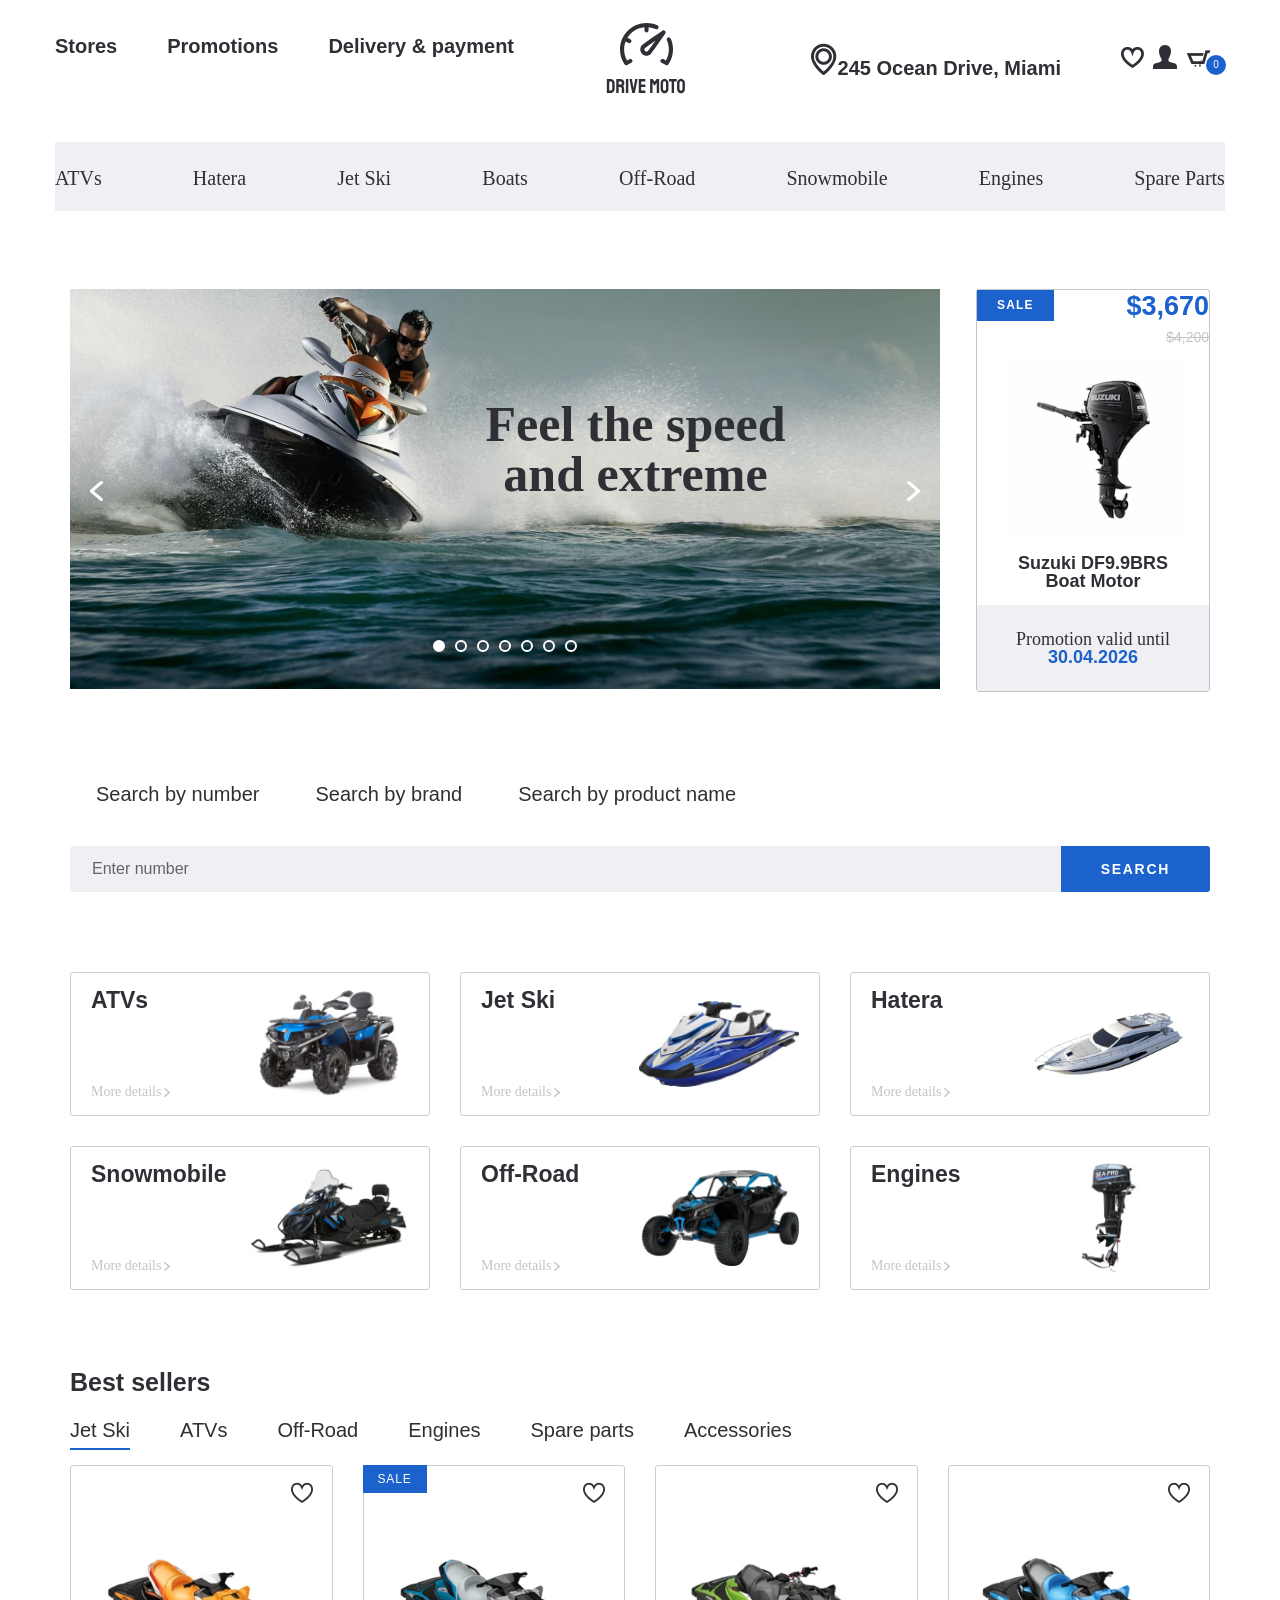
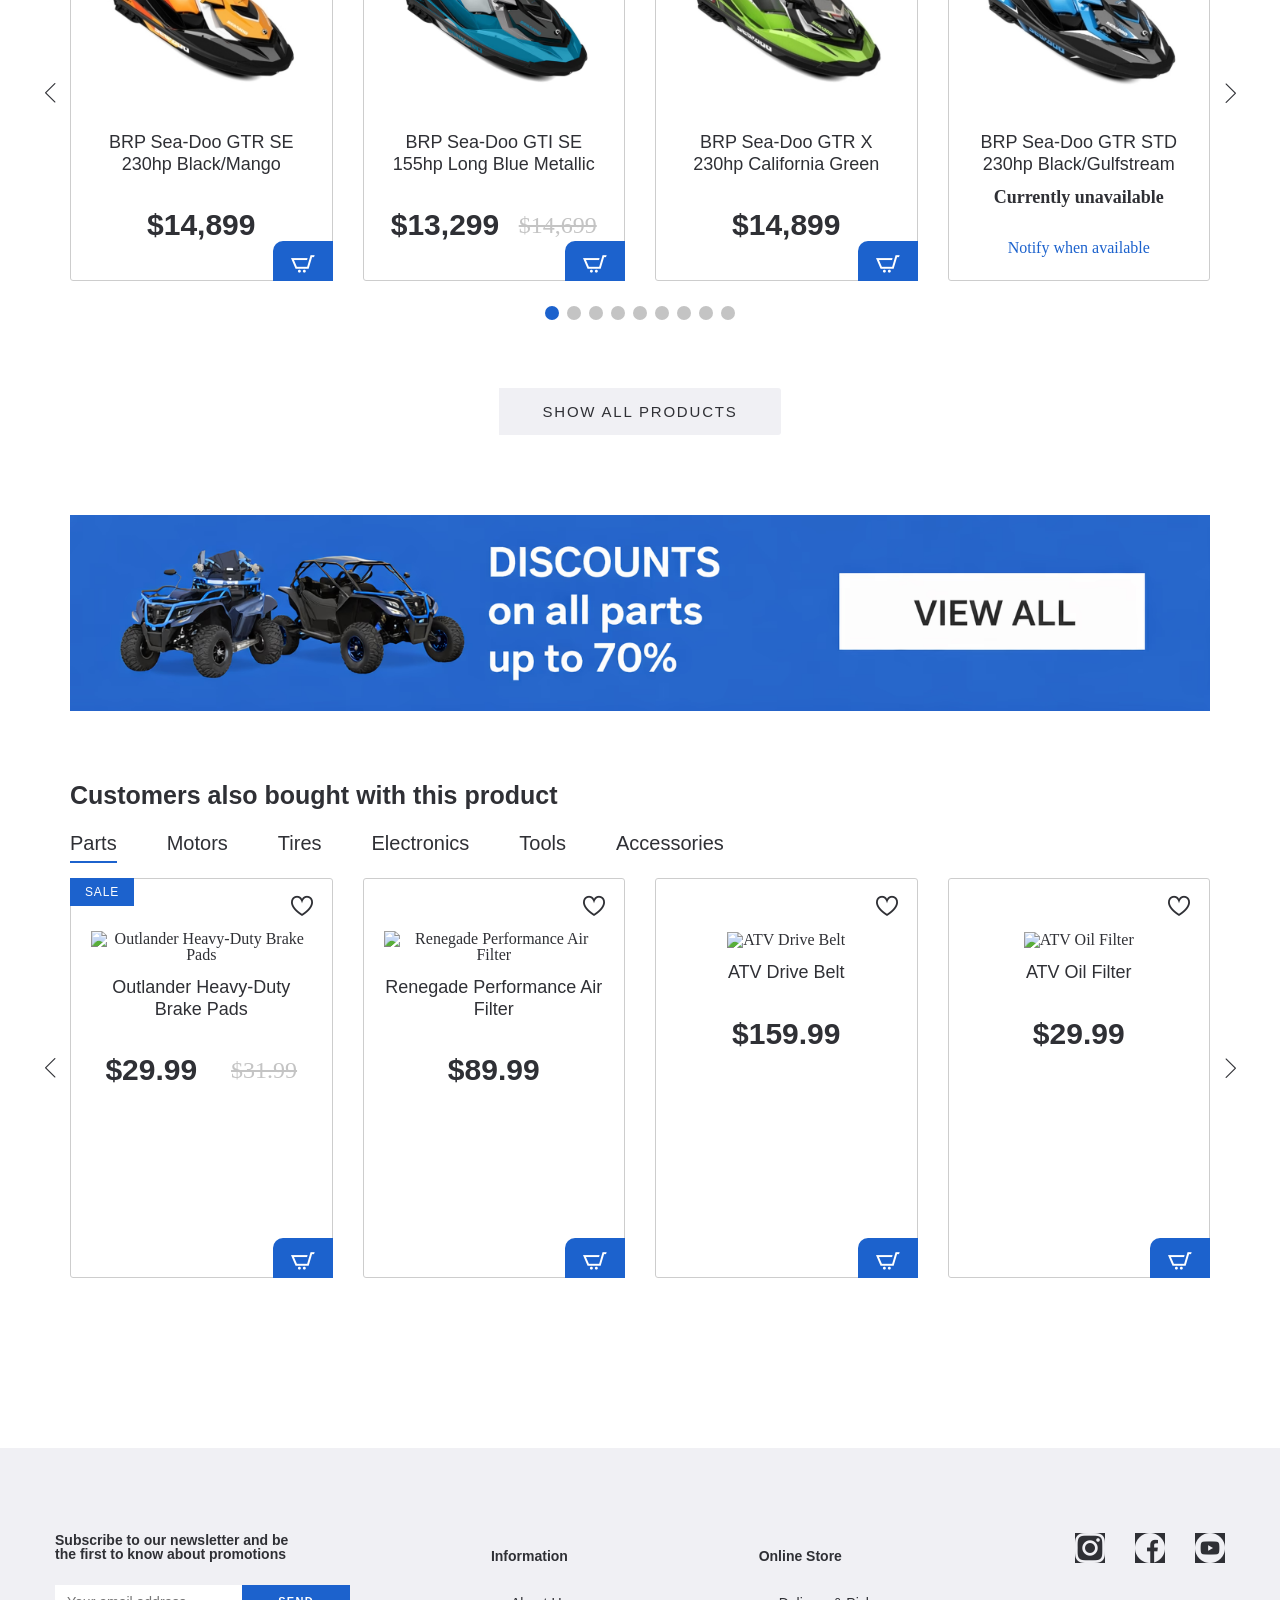
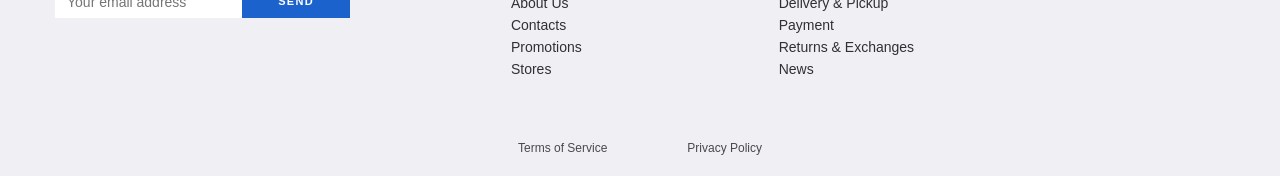
==== commit a79fa9b9: "Remove comments for product categories Removed comments for various product categories in the HTML." ====
--- a/index.html
+++ b/index.html
@@ -453,7 +453,7 @@
 										<button type="button" class="tabs__title" data-products-tab="accessories" role="tab" aria-selected="false" aria-controls="panel-accessories" id="tab-accessories">Accessories</button>
 									</nav>
 									<div data-fls-tabs-body="" class="tabs__content products__content">
-										<!-- Parts -->
+										
 										<div class="tabs__body" role="tabpanel" id="panel-parts" aria-labelledby="tab-parts">
 											<div data-fls-slider="" class="product__slider swiper">
 												<div class="swiper-wrapper" data-products-category="parts">
@@ -463,7 +463,7 @@
 												<div class="swiper-pagination"></div>
 											</div>
 										</div>
-										<!-- Motors -->
+										
 										<div class="tabs__body" role="tabpanel" id="panel-motors" aria-labelledby="tab-motors" hidden>
 											<div data-fls-slider="" class="product__slider swiper">
 												<div class="swiper-wrapper" data-products-category="motors">
@@ -473,7 +473,7 @@
 												<div class="swiper-pagination"></div>
 											</div>
 										</div>
-										<!-- Tires -->
+									
 										<div class="tabs__body" role="tabpanel" id="panel-tires" aria-labelledby="tab-tires" hidden>
 											<div data-fls-slider="" class="product__slider swiper">
 												<div class="swiper-wrapper" data-products-category="tires">
@@ -483,7 +483,7 @@
 												<div class="swiper-pagination"></div>
 											</div>
 										</div>
-										<!-- Electronics -->
+										
 										<div class="tabs__body" role="tabpanel" id="panel-electronics" aria-labelledby="tab-electronics" hidden>
 											<div data-fls-slider="" class="product__slider swiper">
 												<div class="swiper-wrapper" data-products-category="electronics">
@@ -503,7 +503,7 @@
 												<div class="swiper-pagination"></div>
 											</div>
 										</div>
-										<!-- Accessories -->
+										
 										<div class="tabs__body" role="tabpanel" id="panel-accessories" aria-labelledby="tab-accessories" hidden>
 											<div data-fls-slider="" class="product__slider swiper">
 												<div class="swiper-wrapper" data-products-category="accessories">
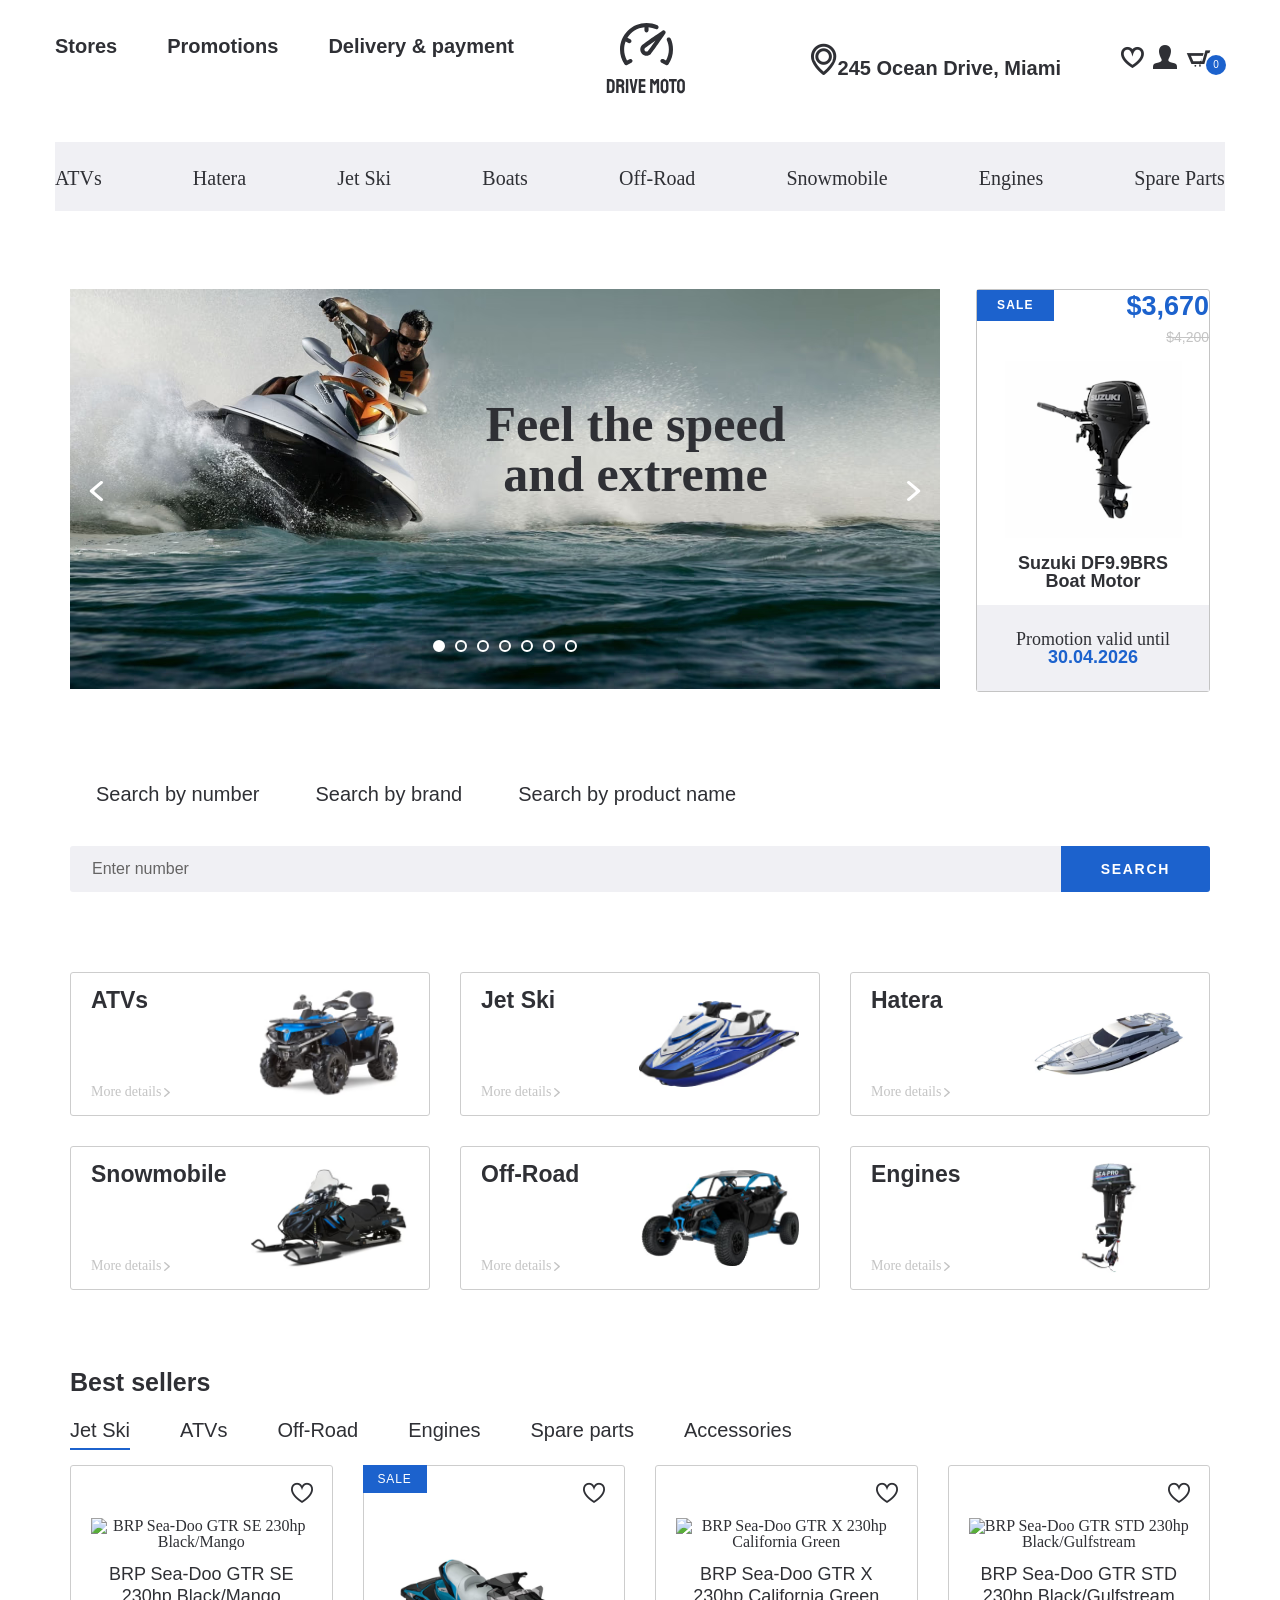
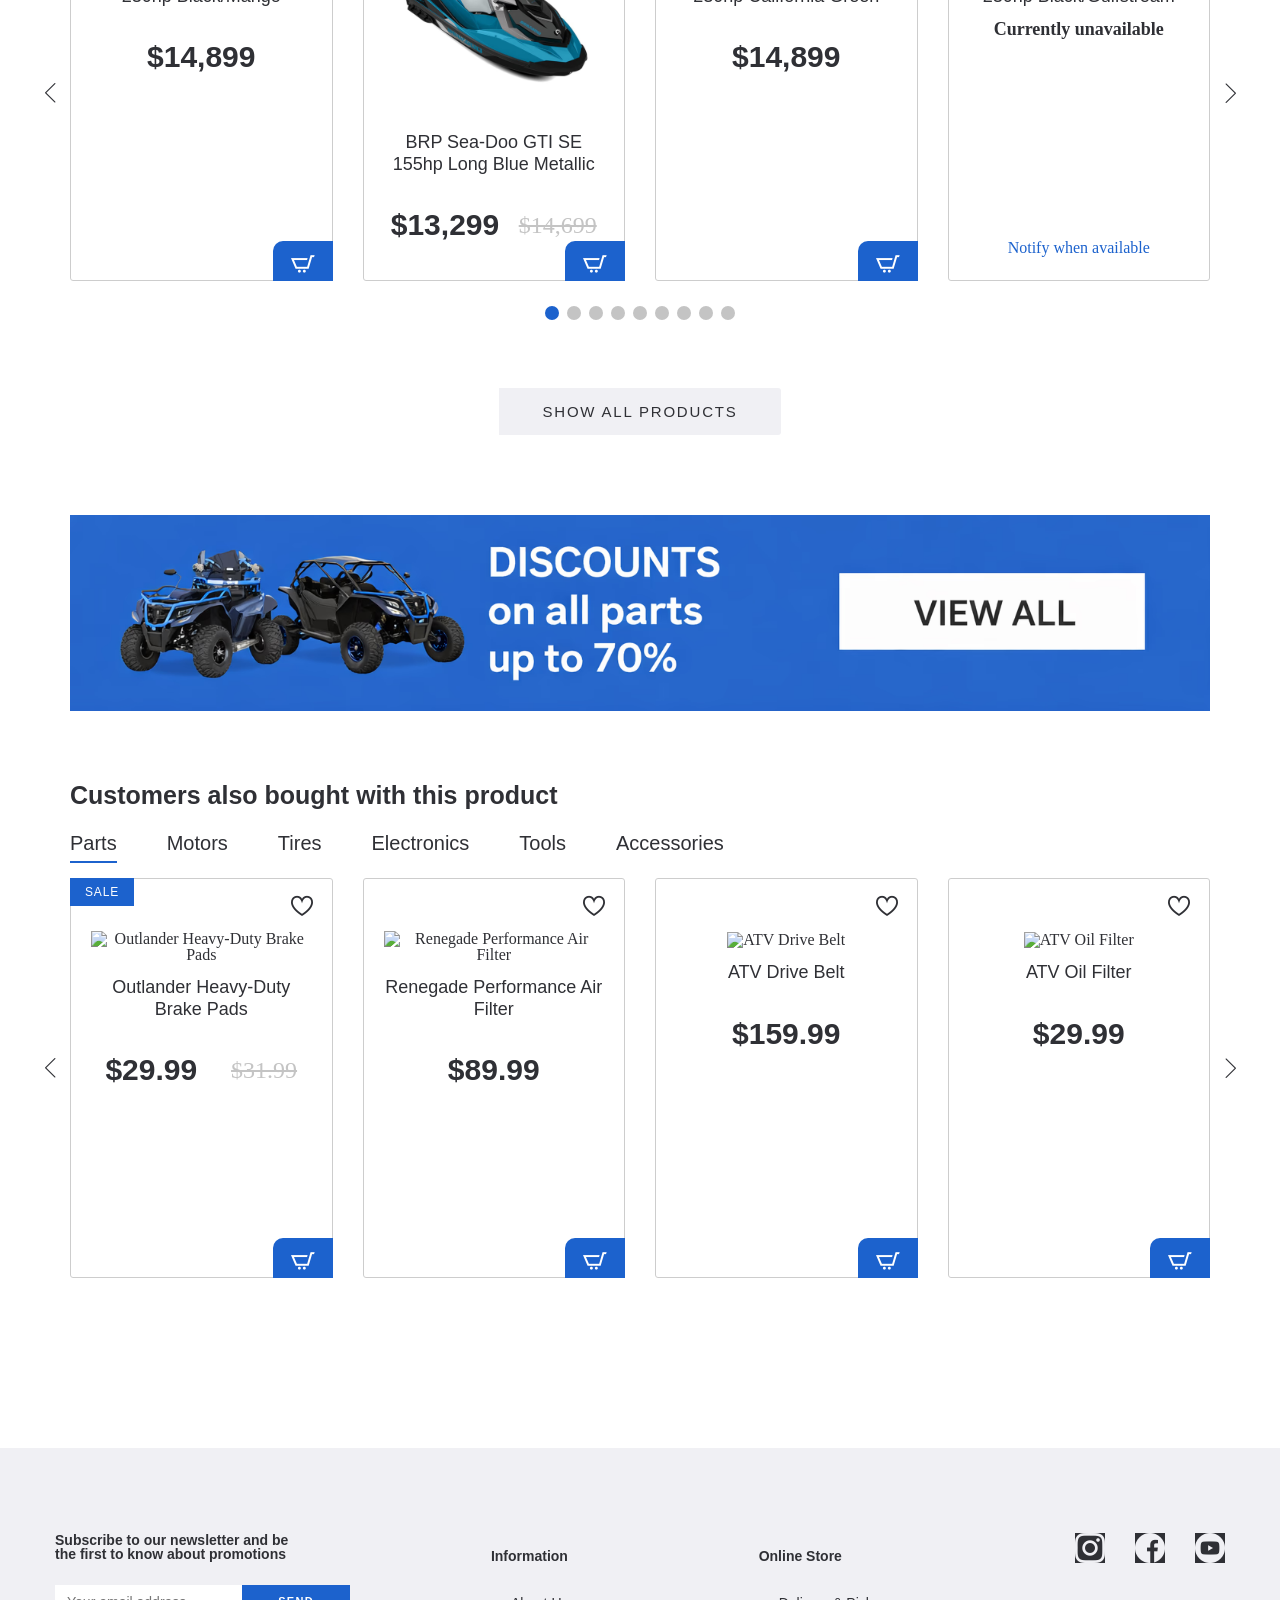
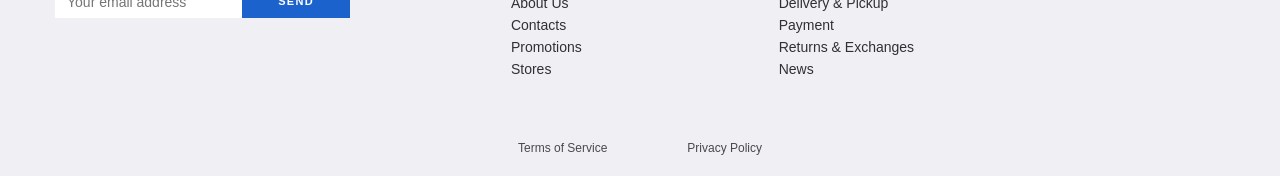
==== commit d5033aa2: "Updates" ====
--- a/index.html
+++ b/index.html
@@ -13,16 +13,16 @@
 		<link rel="shortcut icon" href="./assets/img/favicon.ico">
 		<meta name="description" content="Buy jet skis like Sea-Doo GTI and Yamaha WaveRunner. Worldwide delivery, best prices, original parts and accessories.">
 		<title>Jet Ski Store - Sea-Doo GTI, Yamaha WaveRunner, accessories</title>
-		<script type="module" crossorigin="" src="./js/index.min.js?v=1777529108225"></script>
-		<link rel="modulepreload" crossorigin="" href="./js/common.min.js?v=1777529108225">
-		<link rel="modulepreload" crossorigin="" href="./js/products.min.js?v=1777529108225">
-		<link rel="modulepreload" crossorigin="" href="./js/productson.min.js?v=1777529108225">
-		<link rel="modulepreload" crossorigin="" href="./js/renderCard.min.js?v=1777529108225">
-		<link rel="modulepreload" crossorigin="" href="./js/products.min2.js?v=1777529108225">
-		<link rel="stylesheet" crossorigin="" href="./css/common.min.css?v=1777529108225">
-		<link rel="stylesheet" crossorigin="" href="./css/products.min2.css?v=1777529108225">
-		<link rel="stylesheet" crossorigin="" href="./css/products.min.css?v=1777529108225">
-		<link rel="stylesheet" crossorigin="" href="./css/index.min.css?v=1777529108225">
+		<script type="module" crossorigin="" src="./js/index.min.js?v=1777534771490"></script>
+		<link rel="modulepreload" crossorigin="" href="./js/common.min.js?v=1777534771490">
+		<link rel="modulepreload" crossorigin="" href="./js/products.min.js?v=1777534771490">
+		<link rel="modulepreload" crossorigin="" href="./js/productson.min.js?v=1777534771490">
+		<link rel="modulepreload" crossorigin="" href="./js/renderCard.min.js?v=1777534771490">
+		<link rel="modulepreload" crossorigin="" href="./js/products.min2.js?v=1777534771490">
+		<link rel="stylesheet" crossorigin="" href="./css/common.min.css?v=1777534771490">
+		<link rel="stylesheet" crossorigin="" href="./css/products.min2.css?v=1777534771490">
+		<link rel="stylesheet" crossorigin="" href="./css/products.min.css?v=1777534771490">
+		<link rel="stylesheet" crossorigin="" href="./css/index.min.css?v=1777534771490">
 	</head>
 	<body>
 		<div class="wrapper">
@@ -182,6 +182,7 @@
 											<source media="(max-width: 200px)" srcset="./assets/img/banner/banner-1-200.avif" type="image/avif">
 											<source media="(max-width: 600px)" srcset="./assets/img/banner/banner-1-600.avif" type="image/avif">
 											<source media="(max-width: 800px)" srcset="./assets/img/banner/banner-1-800.avif" type="image/avif">
+											<source srcset="./assets/img/banner/banner-1.avif" type="image/avif">
 											<img class="banner-section__image" width="870" height="400" alt="Sea-Doo GTI jet ski on water at high speed" src="./assets/img/banner/banner-1.avif">
 										</picture>
 										<div class="banner-section__content">
@@ -193,6 +194,7 @@
 											<source media="(max-width: 200px)" srcset="./assets/img/banner/banner-2-200.avif" type="image/avif">
 											<source media="(max-width: 600px)" srcset="./assets/img/banner/banner-2-600.avif" type="image/avif">
 											<source media="(max-width: 800px)" srcset="./assets/img/banner/banner-2-800.avif" type="image/avif">
+											<source srcset="./assets/img/banner/banner-2.avif" type="image/avif">
 											<img class="banner-section__image" width="870" height="400" alt="Yamaha WaveRunner jet ski on the sea" src="./assets/img/banner/banner-2.avif">
 										</picture>
 										<div class="banner-section__content"></div>
@@ -202,6 +204,7 @@
 											<source media="(max-width: 200px)" srcset="./assets/img/banner/banner-3-200.avif" type="image/avif">
 											<source media="(max-width: 600px)" srcset="./assets/img/banner/banner-3-600.avif" type="image/avif">
 											<source media="(max-width: 800px)" srcset="./assets/img/banner/banner-3-800.avif" type="image/avif">
+											<source srcset="./assets/img/banner/banner-3.avif" type="image/avif">
 											<img class="banner-section__image" width="870" height="400" alt="banner image" src="./assets/img/banner/banner-3.avif">
 										</picture>
 									</a>
@@ -210,6 +213,7 @@
 											<source media="(max-width: 200px)" srcset="./assets/img/banner/banner-4-200.avif" type="image/avif">
 											<source media="(max-width: 600px)" srcset="./assets/img/banner/banner-4-600.avif" type="image/avif">
 											<source media="(max-width: 800px)" srcset="./assets/img/banner/banner-4-800.avif" type="image/avif">
+											<source srcset="./assets/img/banner/banner-4.avif" type="image/avif">
 											<img class="banner-section__image" width="870" height="400" alt="Jet ski riding on ocean waves" src="./assets/img/banner/banner-4.avif">
 										</picture>
 									</a>
@@ -218,6 +222,7 @@
 											<source media="(max-width: 200px)" srcset="./assets/img/banner/banner-5-200.avif" type="image/avif">
 											<source media="(max-width: 600px)" srcset="./assets/img/banner/banner-5-600.avif" type="image/avif">
 											<source media="(max-width: 800px)" srcset="./assets/img/banner/banner-5-800.avif" type="image/avif">
+											<source srcset="./assets/img/banner/banner-5.avif" type="image/avif">
 											<img class="banner-section__image" width="870" height="400" alt="banner image" src="./assets/img/banner/banner-5.avif">
 										</picture>
 									</a>
@@ -226,6 +231,7 @@
 											<source media="(max-width: 200px)" srcset="./assets/img/banner/banner-6-200.avif" type="image/avif">
 											<source media="(max-width: 600px)" srcset="./assets/img/banner/banner-6-600.avif" type="image/avif">
 											<source media="(max-width: 800px)" srcset="./assets/img/banner/banner-6-800.avif" type="image/avif">
+											<source srcset="./assets/img/banner/banner-6.avif" type="image/avif">
 											<img class="banner-section__image" width="870" height="400" alt="banner image" src="./assets/img/banner/banner-6.avif">
 										</picture>
 									</a>
@@ -234,6 +240,7 @@
 											<source media="(max-width: 200px)" srcset="./assets/img/banner/banner-7-200.avif" type="image/avif">
 											<source media="(max-width: 600px)" srcset="./assets/img/banner/banner-7-600.avif" type="image/avif">
 											<source media="(max-width: 800px)" srcset="./assets/img/banner/banner-7-800.avif" type="image/avif">
+											<source srcset="./assets/img/banner/banner-7.avif" type="image/avif">
 											<img class="banner-section__image" width="870" height="400" alt="Jet ski riding" src="./assets/img/banner/banner-7.avif">
 										</picture>
 									</a>
@@ -248,6 +255,7 @@
 									</div>
 								</div>
 								<picture>
+									<source srcset="./assets/img/products/engines/df9-9brs.avif" type="image/avif">
 									<img class="sale-item__img" width="177" height="125" alt="Suzuki DF9.9BRS Boat Motor" src="./assets/img/products/engines/df9-9brs.avif">
 								</picture>
 								<h5 class="sale-item__title">
@@ -300,6 +308,7 @@
 												<span class="categories__item-text --icon-arrow-forward">More details</span>
 											</div>
 											<picture>
+												<source srcset="./assets/img/categories/categories-1.avif" type="image/avif">
 												<img alt="Jet ski on water including Sea-Doo GTI models" width="160" height="110" loading="lazy" class="categories__item-img" src="./assets/img/categories/categories-1.avif">
 											</picture>
 										</a>
@@ -311,6 +320,7 @@
 												<span class="categories__item-text --icon-arrow-forward">More details</span>
 											</div>
 											<picture>
+												<source srcset="./assets/img/categories/categories-2.avif" type="image/avif">
 												<img alt="All-terrain vehicle ATV for off-road driving" width="160" height="110" loading="lazy" class="categories__item-img" src="./assets/img/categories/categories-2.avif">
 											</picture>
 										</a>
@@ -323,6 +333,7 @@
 											</div>
 											<picture>
 												<source media="(max-width: 200px)" srcset="./assets/img/categories/categories-3-200.avif" type="image/avif">
+												<source srcset="./assets/img/categories/categories-3.avif" type="image/avif">
 												<img alt="Hatera" width="160" height="110" loading="lazy" class="categories__item-img" src="./assets/img/categories/categories-3.avif">
 											</picture>
 										</a>
@@ -334,6 +345,7 @@
 												<span class="categories__item-text --icon-arrow-forward">More details</span>
 											</div>
 											<picture>
+												<source srcset="./assets/img/categories/categories-4.avif" type="image/avif">
 												<img alt="Snowmobile" width="160" height="110" loading="lazy" class="categories__item-img" src="./assets/img/categories/categories-4.avif">
 											</picture>
 										</a>
@@ -345,6 +357,7 @@
 												<span class="categories__item-text --icon-arrow-forward">More details</span>
 											</div>
 											<picture>
+												<source srcset="./assets/img/categories/categories-5.avif" type="image/avif">
 												<img alt="Off-Road" width="160" height="110" loading="lazy" class="categories__item-img" src="./assets/img/categories/categories-5.avif">
 											</picture>
 										</a>
@@ -356,6 +369,7 @@
 												<span class="categories__item-text --icon-arrow-forward">More details</span>
 											</div>
 											<picture>
+												<source srcset="./assets/img/categories/categories-6.avif" type="image/avif">
 												<img alt="Engines" width="160" height="110" loading="lazy" class="categories__item-img" src="./assets/img/categories/categories-6.avif">
 											</picture>
 										</a>
@@ -434,6 +448,7 @@
 									<source media="(max-width: 600px)" srcset="./assets/img/banner/banner-600.avif" type="image/avif">
 									<source media="(max-width: 800px)" srcset="./assets/img/banner/banner-800.avif" type="image/avif">
 									<source media="(max-width: 1200px)" srcset="./assets/img/banner/banner-1200.avif" type="image/avif">
+									<source srcset="./assets/img/banner/banner.avif" type="image/avif">
 									<img alt="Jet ski and marine equipment promotion banner" loading="lazy" src="./assets/img/banner/banner.avif">
 								</picture>
 							</a>
@@ -453,7 +468,7 @@
 										<button type="button" class="tabs__title" data-products-tab="accessories" role="tab" aria-selected="false" aria-controls="panel-accessories" id="tab-accessories">Accessories</button>
 									</nav>
 									<div data-fls-tabs-body="" class="tabs__content products__content">
-										
+										<!-- Parts -->
 										<div class="tabs__body" role="tabpanel" id="panel-parts" aria-labelledby="tab-parts">
 											<div data-fls-slider="" class="product__slider swiper">
 												<div class="swiper-wrapper" data-products-category="parts">
@@ -463,7 +478,7 @@
 												<div class="swiper-pagination"></div>
 											</div>
 										</div>
-										
+										<!-- Motors -->
 										<div class="tabs__body" role="tabpanel" id="panel-motors" aria-labelledby="tab-motors" hidden>
 											<div data-fls-slider="" class="product__slider swiper">
 												<div class="swiper-wrapper" data-products-category="motors">
@@ -473,7 +488,7 @@
 												<div class="swiper-pagination"></div>
 											</div>
 										</div>
-									
+										<!-- Tires -->
 										<div class="tabs__body" role="tabpanel" id="panel-tires" aria-labelledby="tab-tires" hidden>
 											<div data-fls-slider="" class="product__slider swiper">
 												<div class="swiper-wrapper" data-products-category="tires">
@@ -483,7 +498,7 @@
 												<div class="swiper-pagination"></div>
 											</div>
 										</div>
-										
+										<!-- Electronics -->
 										<div class="tabs__body" role="tabpanel" id="panel-electronics" aria-labelledby="tab-electronics" hidden>
 											<div data-fls-slider="" class="product__slider swiper">
 												<div class="swiper-wrapper" data-products-category="electronics">
@@ -503,7 +518,7 @@
 												<div class="swiper-pagination"></div>
 											</div>
 										</div>
-										
+										<!-- Accessories -->
 										<div class="tabs__body" role="tabpanel" id="panel-accessories" aria-labelledby="tab-accessories" hidden>
 											<div data-fls-slider="" class="product__slider swiper">
 												<div class="swiper-wrapper" data-products-category="accessories">
